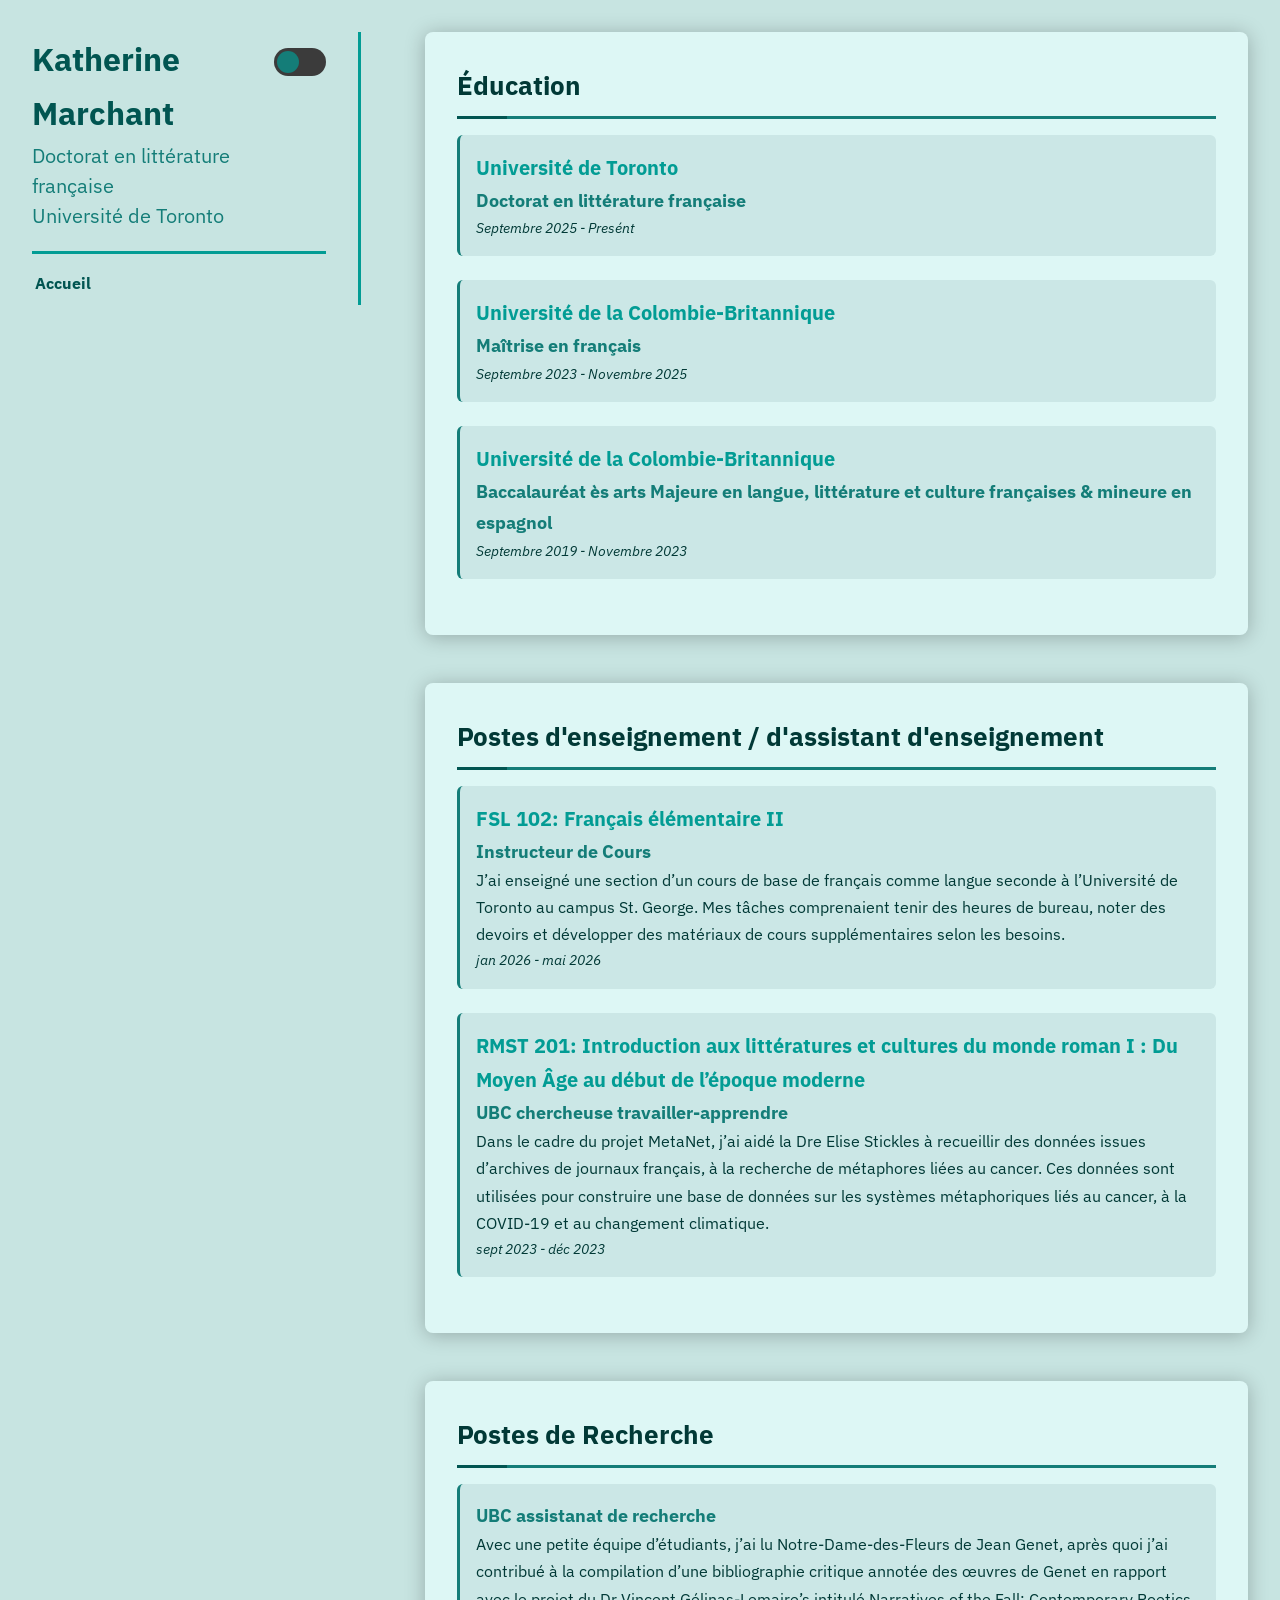
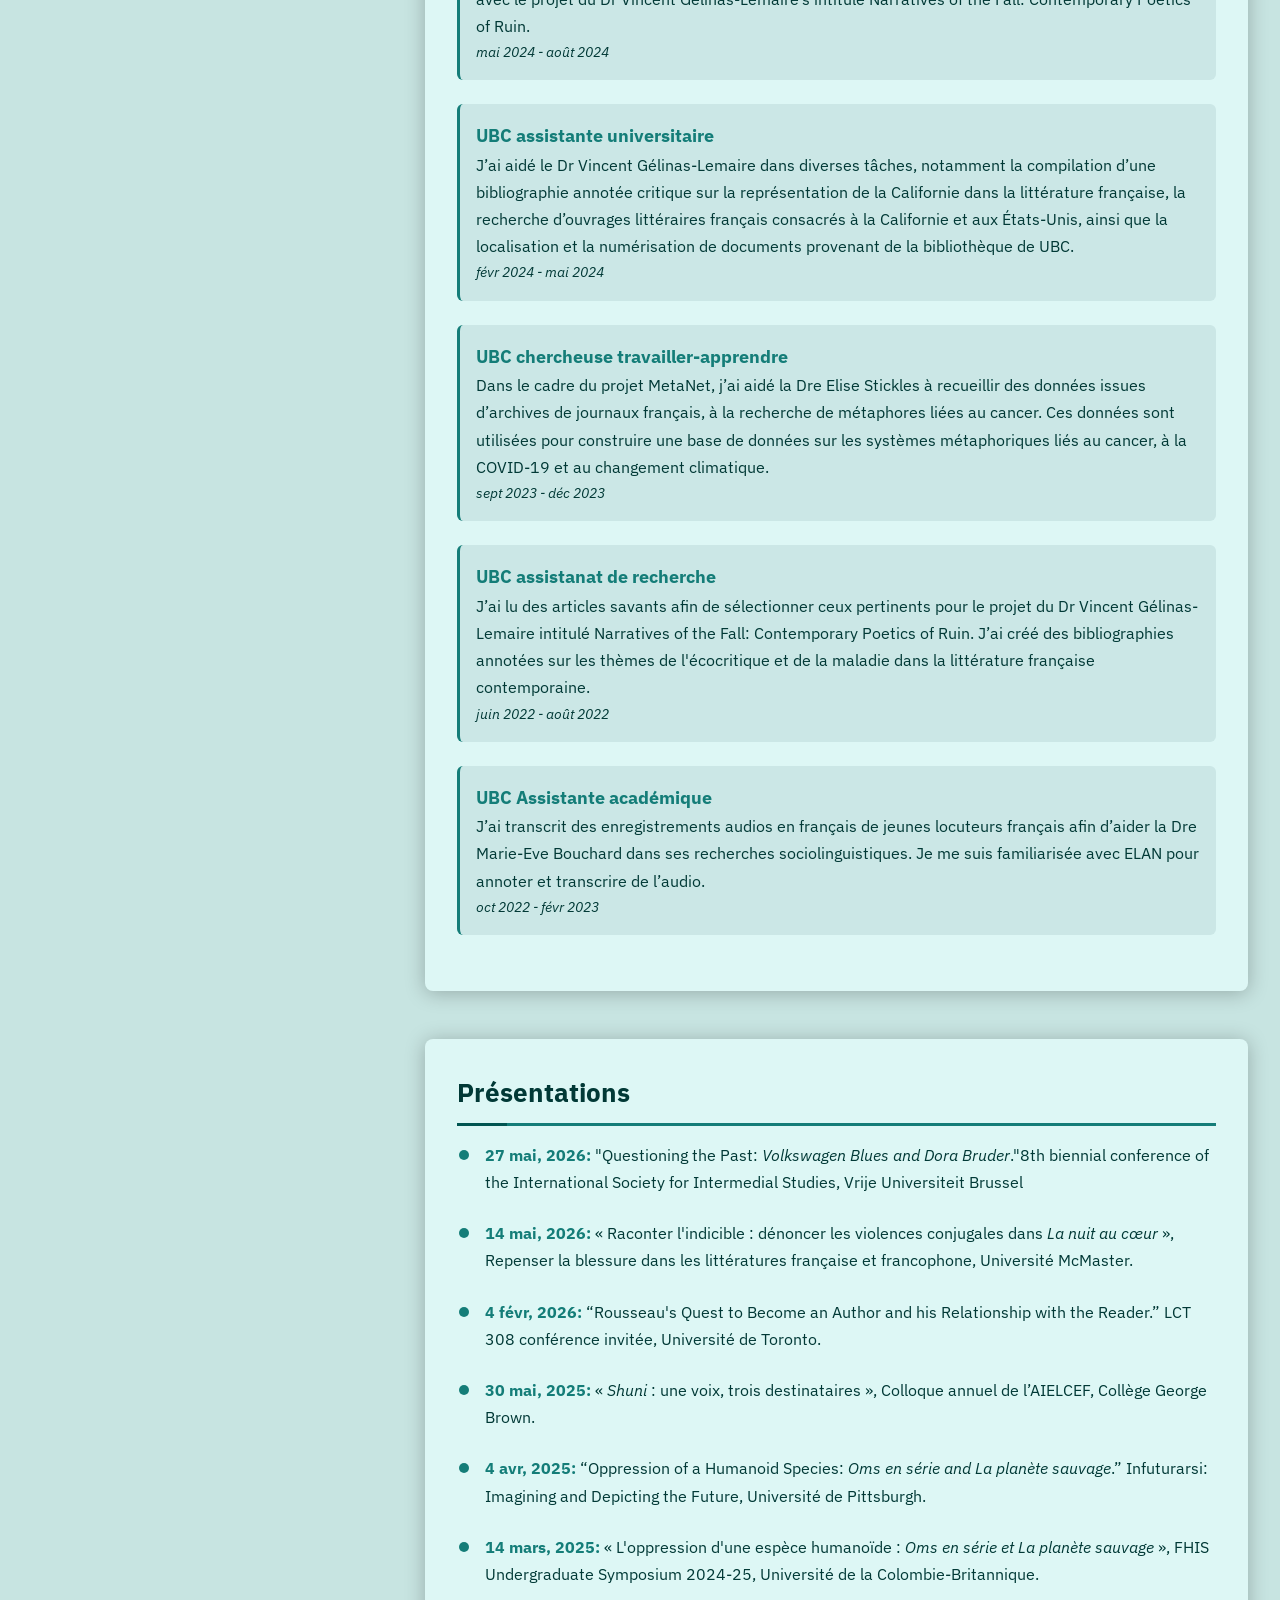
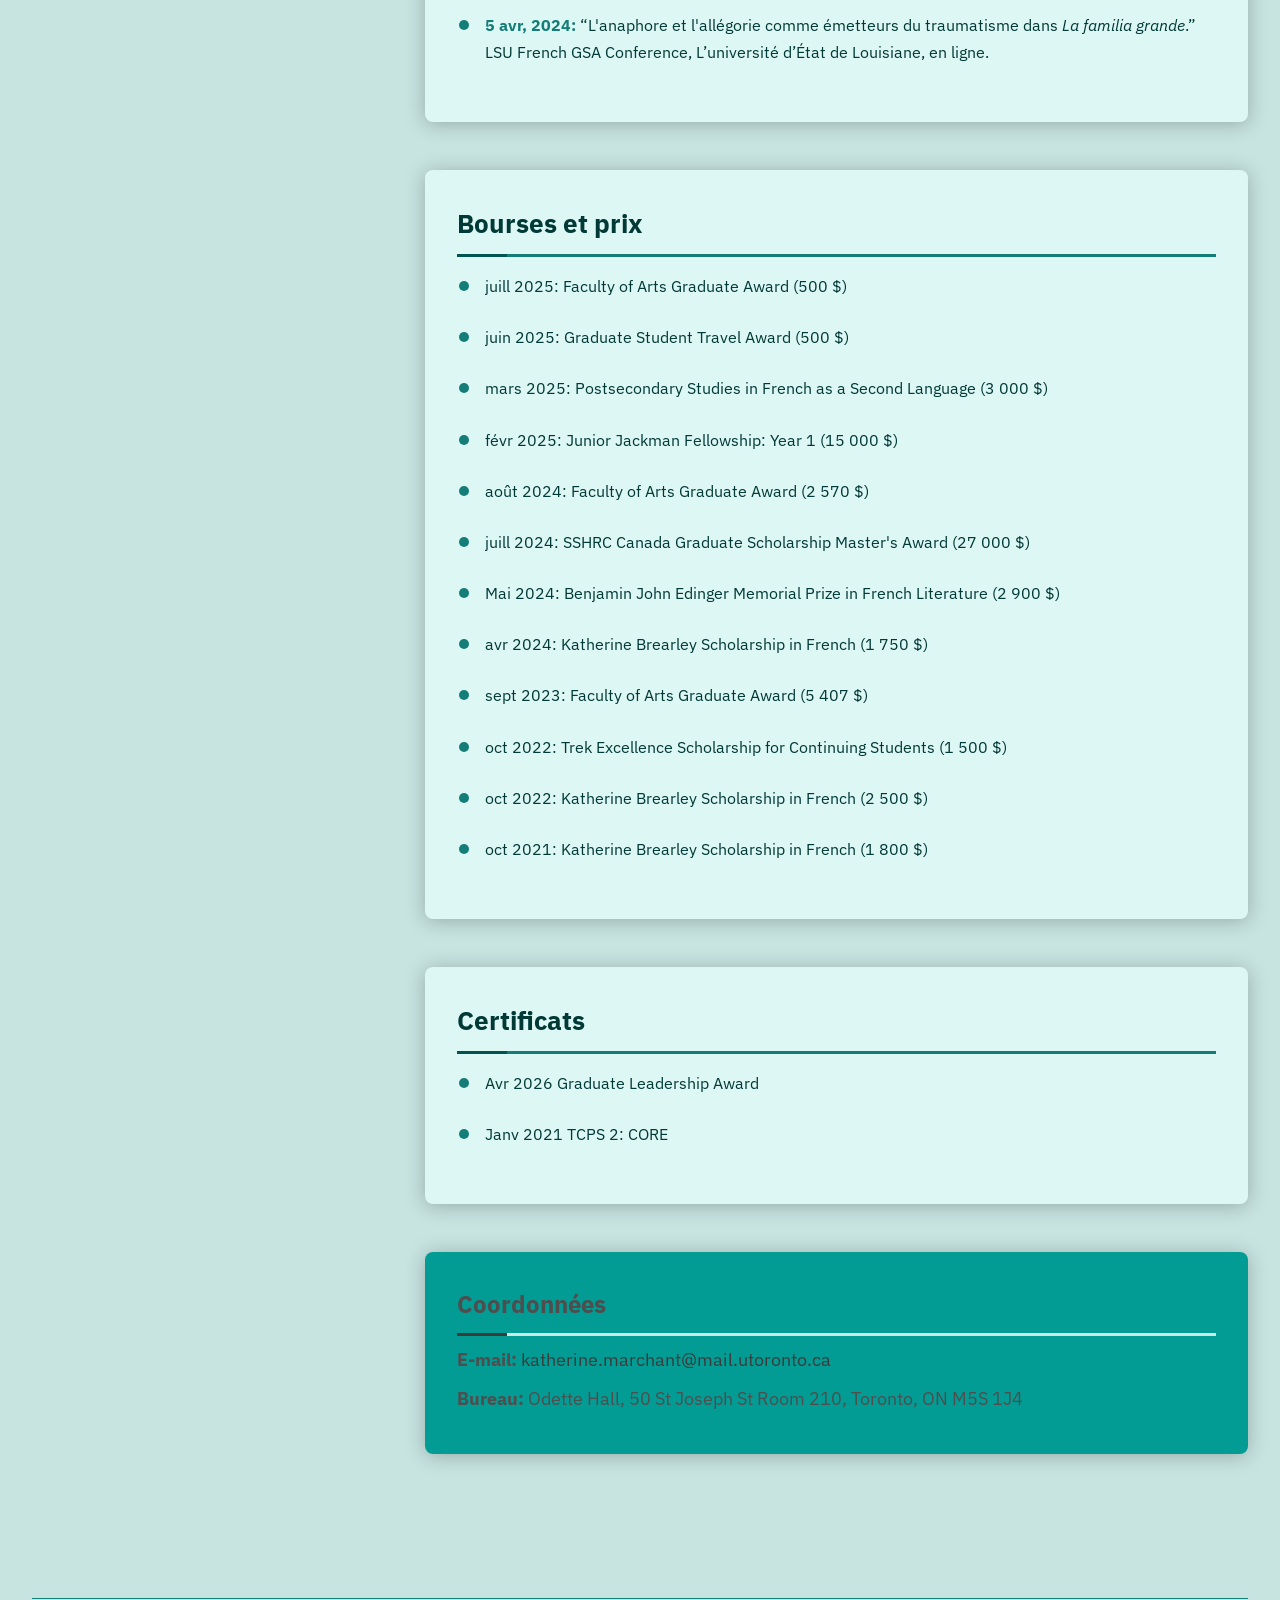
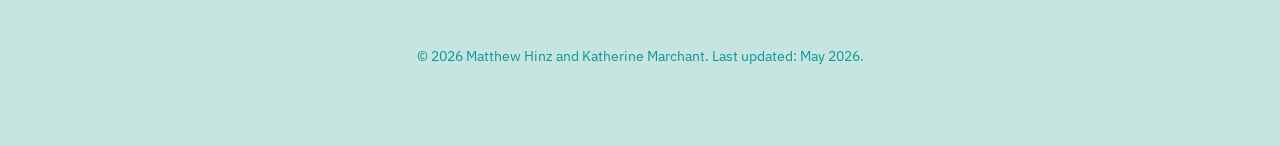
==== index.html @ 3eff2ca7 "Rebase and French" ====
<!DOCTYPE html>
<html lang="fr">
<head>
	<meta charset="UTF-8">
	<meta name="viewport" content="width=device-width, initial-scale=1.0">
	<title>Home | Katherine Marchant</title>

	<link rel="stylesheet" href="CSS/style.css">

	<link href="https://fonts.googleapis.com/css2?family=IBM+Plex+Sans:wght@400;500;600&display=swap" rel="stylesheet">
</head>
<body>
	<div class="container">
		<aside class="sidebar">
			<header class="sidebar-header">
				<div class="header-text">
					<h1>Katherine Marchant</h1>
					<p class="affiliation">Doctorat en littérature française<br>Université de Toronto</p>
				</div>
				<label class="theme-switch">
					<input type="checkbox" id="theme-toggle">
					<span class="slider"></span>
				</label>
			</header>
			<nav>
				<a href="index.html">Accueil</a>
				<!-- <a href="papers.html">Papers</a> -->
			</nav>
		</aside>

		<main class="main-content">
			<!-- <section id="text-section">
				<h3>About Me</h3>
				<p>Welcome. I am currently a PhD student in French Literatures at the UofT where I have been granted a Junior Jackman Fellowship.</p>
				<p>I completed my undergraduate and masters degrees at the UBC during which time I was awarded the SSHRC Canada Graduate Scholarship Master's Award in 2024</p>
			</section> -->

			<section id="degrees">
				<h3>Éducation </h3>
				
				<div class="sub-box-section">
					<div class="title">Université de Toronto</div>
					<div class="sub-title"><strong>Doctorat en littérature française </strong></div>
					<div class="venue">Septembre 2025 - Presént</div>
				</div>

				<div class="sub-box-section">
					<div class="title">Université de la Colombie-Britannique</div>
					<div class="sub-title"><strong>Maîtrise en français</strong></div>
					<div class="venue">Septembre 2023 - Novembre 2025</div>
				</div>
				
				<div class="sub-box-section">
					<div class="title">Université de la Colombie-Britannique</div>
					<div class="sub-title"><strong>Baccalauréat ès arts</strong> Majeure en langue, littérature et culture françaises & mineure en espagnol </div>
					<div class="venue">Septembre 2019 - Novembre 2023</div>
				</div>
			</section>



			<section id="teaching">
				<h3>Postes d'enseignement / d'assistant d'enseignement</h3>

				<div class="sub-box-section">
					<div class="title">FSL 102: Français élémentaire II</div>
					<div class="sub-title">Instructeur de Cours</div>
					<div class="description">J’ai enseigné une section d’un cours de base de français comme langue seconde à l’Université de Toronto au campus St. George. Mes tâches comprenaient tenir des heures de bureau, noter des devoirs et développer des matériaux de cours supplémentaires selon les besoins.</div>
					<div class="venue">jan 2026 - mai 2026</div>
				</div>

				<div class="sub-box-section">
					<div class="title">RMST 201: Introduction aux littératures et cultures du monde roman I : Du Moyen Âge au début de l’époque moderne</div>
					<div class="sub-title">UBC chercheuse travailler-apprendre</div>
					<div class="description">Dans le cadre du projet MetaNet, j’ai aidé la Dre Elise Stickles à recueillir des données issues d’archives de journaux français, à la recherche de métaphores liées au cancer. Ces données sont utilisées pour construire une base de données sur les systèmes métaphoriques liés au cancer, à la COVID-19 et au changement climatique. 
						</div>
					<div class="venue">sept 2023 - déc 2023</div>
				</div>
			</section>



			<section id="research">
				<h3>Postes de Recherche</h3>
				
				<div class="sub-box-section">
					<div class="sub-title">UBC assistanat de recherche</div>
					<div class="description">Avec une petite équipe d’étudiants, j’ai lu Notre-Dame-des-Fleurs de Jean Genet, après quoi j’ai contribué à la compilation d’une bibliographie critique annotée des œuvres de Genet en rapport avec le projet du Dr Vincent Gélinas-Lemaire’s intitulé Narratives of the Fall: Contemporary Poetics of Ruin.</div>
					<div class="venue">mai 2024 - août 2024</div>
				</div>
				
				<div class="sub-box-section">
					<div class="sub-title">UBC assistante universitaire</div>
					<div class="description">J’ai aidé le Dr Vincent Gélinas-Lemaire dans diverses tâches, notamment la compilation d’une bibliographie annotée critique sur la représentation de la Californie dans la littérature française, la recherche d’ouvrages littéraires français consacrés à la Californie et aux États-Unis, ainsi que la localisation et la numérisation de documents provenant de la bibliothèque de UBC.  </div>
					<div class="venue">févr 2024 - mai 2024 </div>
				</div>
				
				<div class="sub-box-section">
					<div class="sub-title">UBC chercheuse travailler-apprendre</div>
					<div class="description">Dans le cadre du projet MetaNet, j’ai aidé la Dre Elise Stickles à recueillir des données issues d’archives de journaux français, à la recherche de métaphores liées au cancer. Ces données sont utilisées pour construire une base de données sur les systèmes métaphoriques liés au cancer, à la COVID-19 et au changement climatique. 
						</div>
					<div class="venue">sept 2023 - déc 2023</div>
				</div>
				
				<div class="sub-box-section">
					<div class="sub-title">UBC assistanat de recherche</div>
					<div class="description">J’ai lu des articles savants afin de sélectionner ceux pertinents pour le projet du Dr Vincent Gélinas-Lemaire intitulé Narratives of the Fall: Contemporary Poetics of Ruin. J’ai créé des bibliographies annotées sur les thèmes de l'écocritique et de la maladie dans la littérature française contemporaine.</div>
					<div class="venue">juin 2022 - août 2022</div>
				</div>
				
				<div class="sub-box-section">
					<div class="sub-title">UBC Assistante académique</div>
					<div class="description">J’ai transcrit des enregistrements audios en français de jeunes locuteurs français afin d’aider la Dre Marie-Eve Bouchard dans ses recherches sociolinguistiques. Je me suis familiarisée avec ELAN pour annoter et transcrire de l’audio.</div>
					<div class="venue">oct 2022 - févr 2023 </div>
				</div>
			</section>



			<section id="point-list">
				<h3>Présentations</h3>

				<ul>
					<li>
						<strong>27 mai, 2026: </strong>"Questioning the Past: <i>Volkswagen Blues and Dora Bruder</i>."8th biennial conference of the International Society for Intermedial Studies, Vrije Universiteit Brussel
					</li>

					<li>
						<strong>14 mai, 2026: </strong>« Raconter l'indicible : dénoncer les violences conjugales dans <i>La nuit au cœur</i> », Repenser la blessure dans les littératures française et francophone, Université McMaster.
					</li>
					
					<li>
						<strong>4 févr, 2026: </strong>“Rousseau's Quest to Become an Author and his Relationship with the Reader.” LCT 308 conférence 
						invitée, Université de Toronto.
					</li>
					
					<li>
						<strong>30 mai, 2025: </strong>« <i>Shuni</i> : une voix, trois destinataires », Colloque annuel de l’AIELCEF, Collège George Brown.
					</li>

					<li>
						<strong>4 avr, 2025: </strong>
						“Oppression of a Humanoid Species: <i>Oms en série and La planète sauvage</i>.”
						Infuturarsi: Imagining and Depicting the Future, Université de Pittsburgh. 
					</li>

					<li>
						<strong>14 mars, 2025: </strong>« L'oppression d'une espèce humanoïde : <i>Oms en série et La planète sauvage</i> »,  FHIS Undergraduate Symposium 2024-25, Université de la Colombie-Britannique.
					</li>

					<li>
						<strong>5 avr, 2024: </strong>“L'anaphore et l'allégorie comme émetteurs du traumatisme dans <i>La familia grande</i>.”  LSU French GSA Conference, L’université d’État de Louisiane, en ligne.
					</li>
				</ul>
			</section>



			<section id="point-list">
				<h3>Bourses et prix</h3>
				
				<ul>
					<li>juill 2025: Faculty of Arts Graduate Award (500 $)</li>
					<li>juin 2025: Graduate Student Travel Award (500 $)</li>
					<li>mars 2025: Postsecondary Studies in French as a Second Language (3 000 $) </li>
					<li>févr 2025: Junior Jackman Fellowship: Year 1 (15 000 $)</li>
					<li>août 2024: Faculty of Arts Graduate Award (2 570 $)</li>
					<li>juill 2024: SSHRC Canada Graduate Scholarship Master's Award (27 000 $)</li>
					<li>Mai 2024: Benjamin John Edinger Memorial Prize in French Literature (2 900 $)</li>
					<li>avr 2024: Katherine Brearley Scholarship in French (1 750 $)</li>
					<li>sept 2023: Faculty of Arts Graduate Award (5 407 $)</li>
					<li>oct 2022: Trek Excellence Scholarship for Continuing Students (1 500 $)</li>
					<li>oct 2022: Katherine Brearley Scholarship in French (2 500 $)</li>
					<li>oct 2021: Katherine Brearley Scholarship in French (1 800 $)</li>
				</ul>
			</section>



			<section id="point-list">
				<h3>Certificats</h3>
				
				<ul>
					<li>Avr 2026 Graduate Leadership Award</li>
					<li>Janv 2021 TCPS 2: CORE</li>
				</ul>
			</section>


			<!-- <section id="small-box-section">
				<h3>Research Interests</h3>
				<ul>
					<li></li>
					<li></li>
				</ul>
			</section> -->

			

			<!-- <section id="publications">
				<h3>Publications</h3>
				
				<div class="sub-box-section">
					<div class="title">Your First Paper Title</div>
					<div class="authors"><strong>Your Name</strong>, Co-Author, Another Author</div>
					<div class="venue">Conference / Journal Name, 2024</div>
				</div>

				<div class="sub-box-section">
					<div class="title">Your Second Paper Title</div>
					<div class="authors">Co-Author, <strong>Your Name</strong>, Another Author</div>
					<div class="venue">Conference / Journal Name, 2023</div>
				</div>
			</section> -->

			<!-- <section id="two-column-section">
				<h3>Teaching Assistant Positions</h3>
				<ul>
					<li><strong>PHIL <wbr>145</strong><span>Introduction to Critical Thinking<br><i>(Spring 2026)</span></i></li>
					<li><strong>PHIL <wbr>228</strong><span>Ethics and AI<br><i>(Fall 2025)</i></span></li>
				</ul>
			</section>

			<section id="point-list">
				<h3>News</h3>
				<ul>
					<li><strong>Sept 2025:</strong> Started a new position at University of Waterloo</li>
				</ul>
			</section> -->

			<section id="emphasis-section">
				<h3>Coordonnées</h3>
				<p><strong>E-mail: </strong><a href="mailto:katherine.marchant@mail.utoronto.ca">katherine.marchant<wbr>@mail.utoronto.ca</a></p>
				<p><strong>Bureau:</strong> Odette Hall, 50 St Joseph St Room 210, Toronto, ON M5S 1J4 </p>
			</section>
		</main>

		<footer>
			<p>&copy; 2026 Matthew Hinz and Katherine Marchant. Last updated: May 2026.</p>
		</footer>
	</div>

	<script src="script.js"></script>
</body>
</html>

<!-- 
List of things to change: 
	space for a photo of me in the sidebar
	link to CV
-->
---- CSS/style.css ----
﻿/* Aggregated stylesheet imports */
@import url("base.css");
@import url("layout.css");
@import url("sections.css");
@import url("responsive.css");
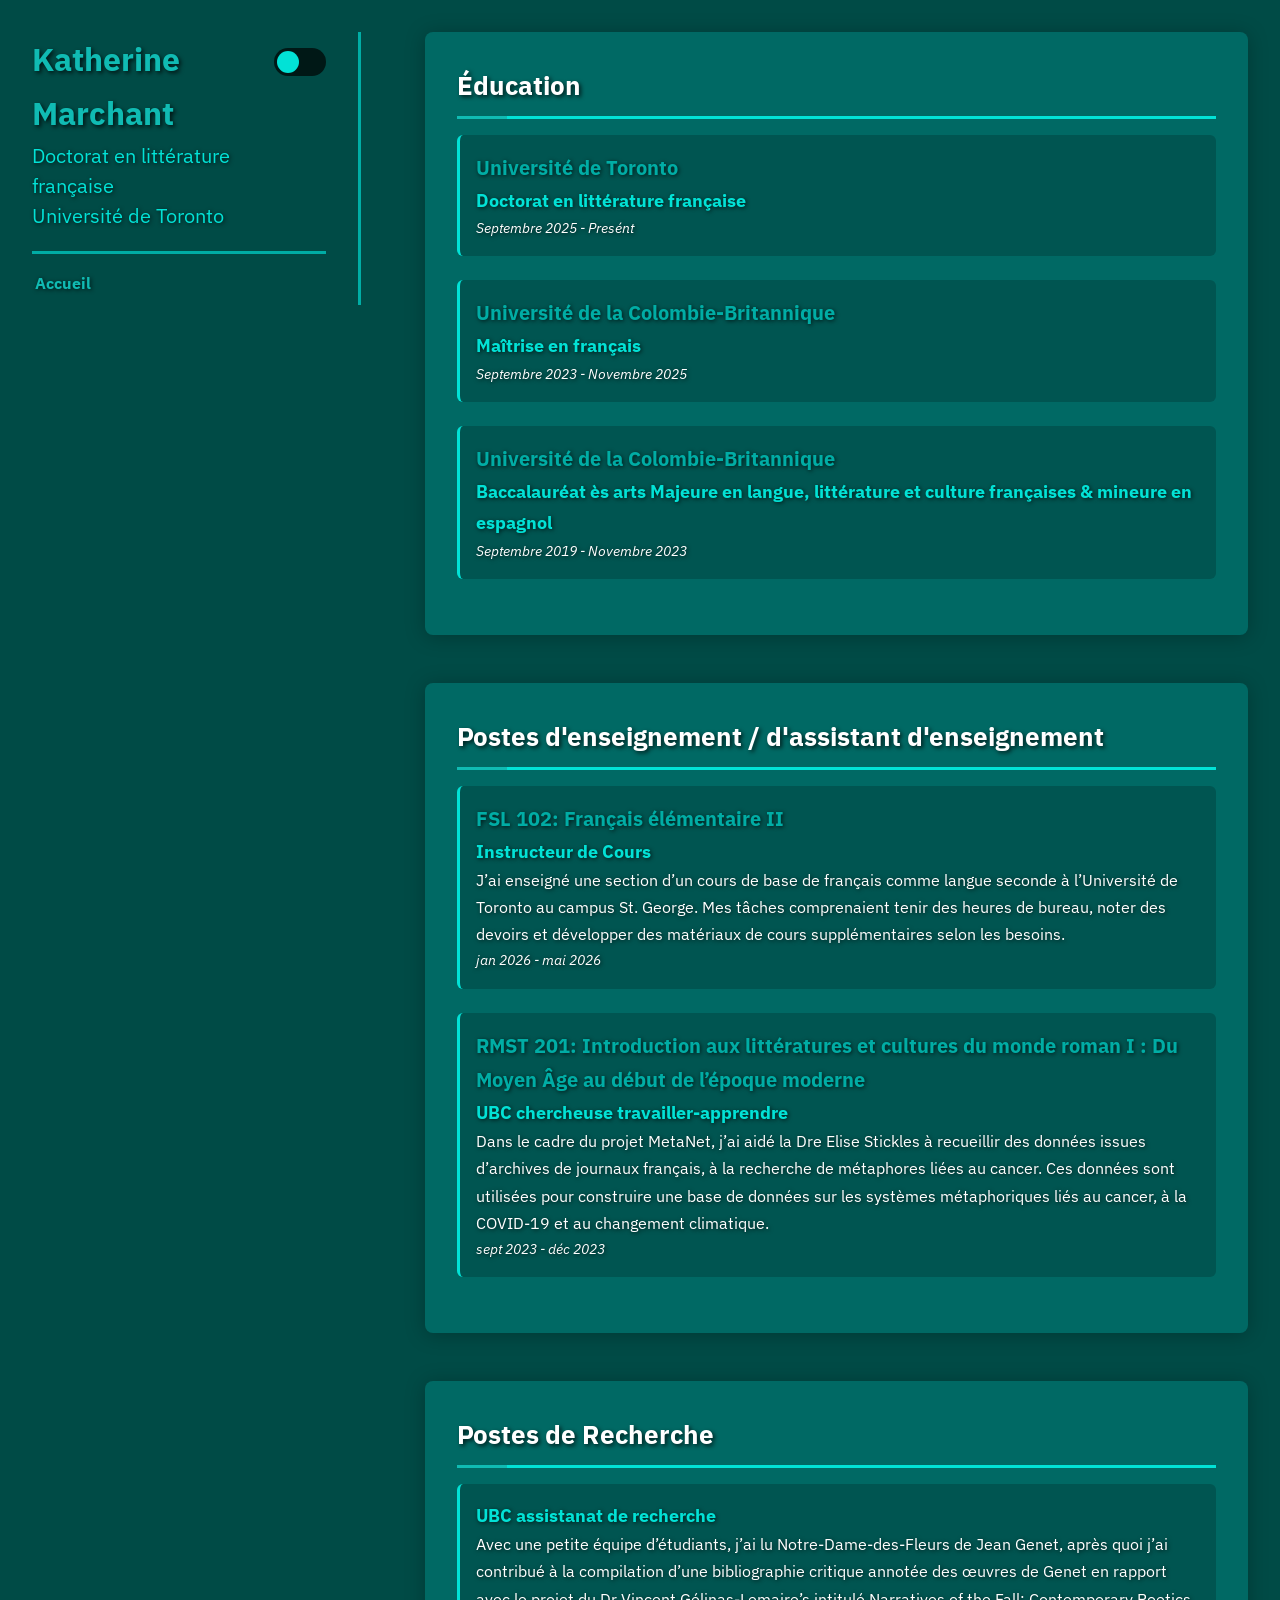
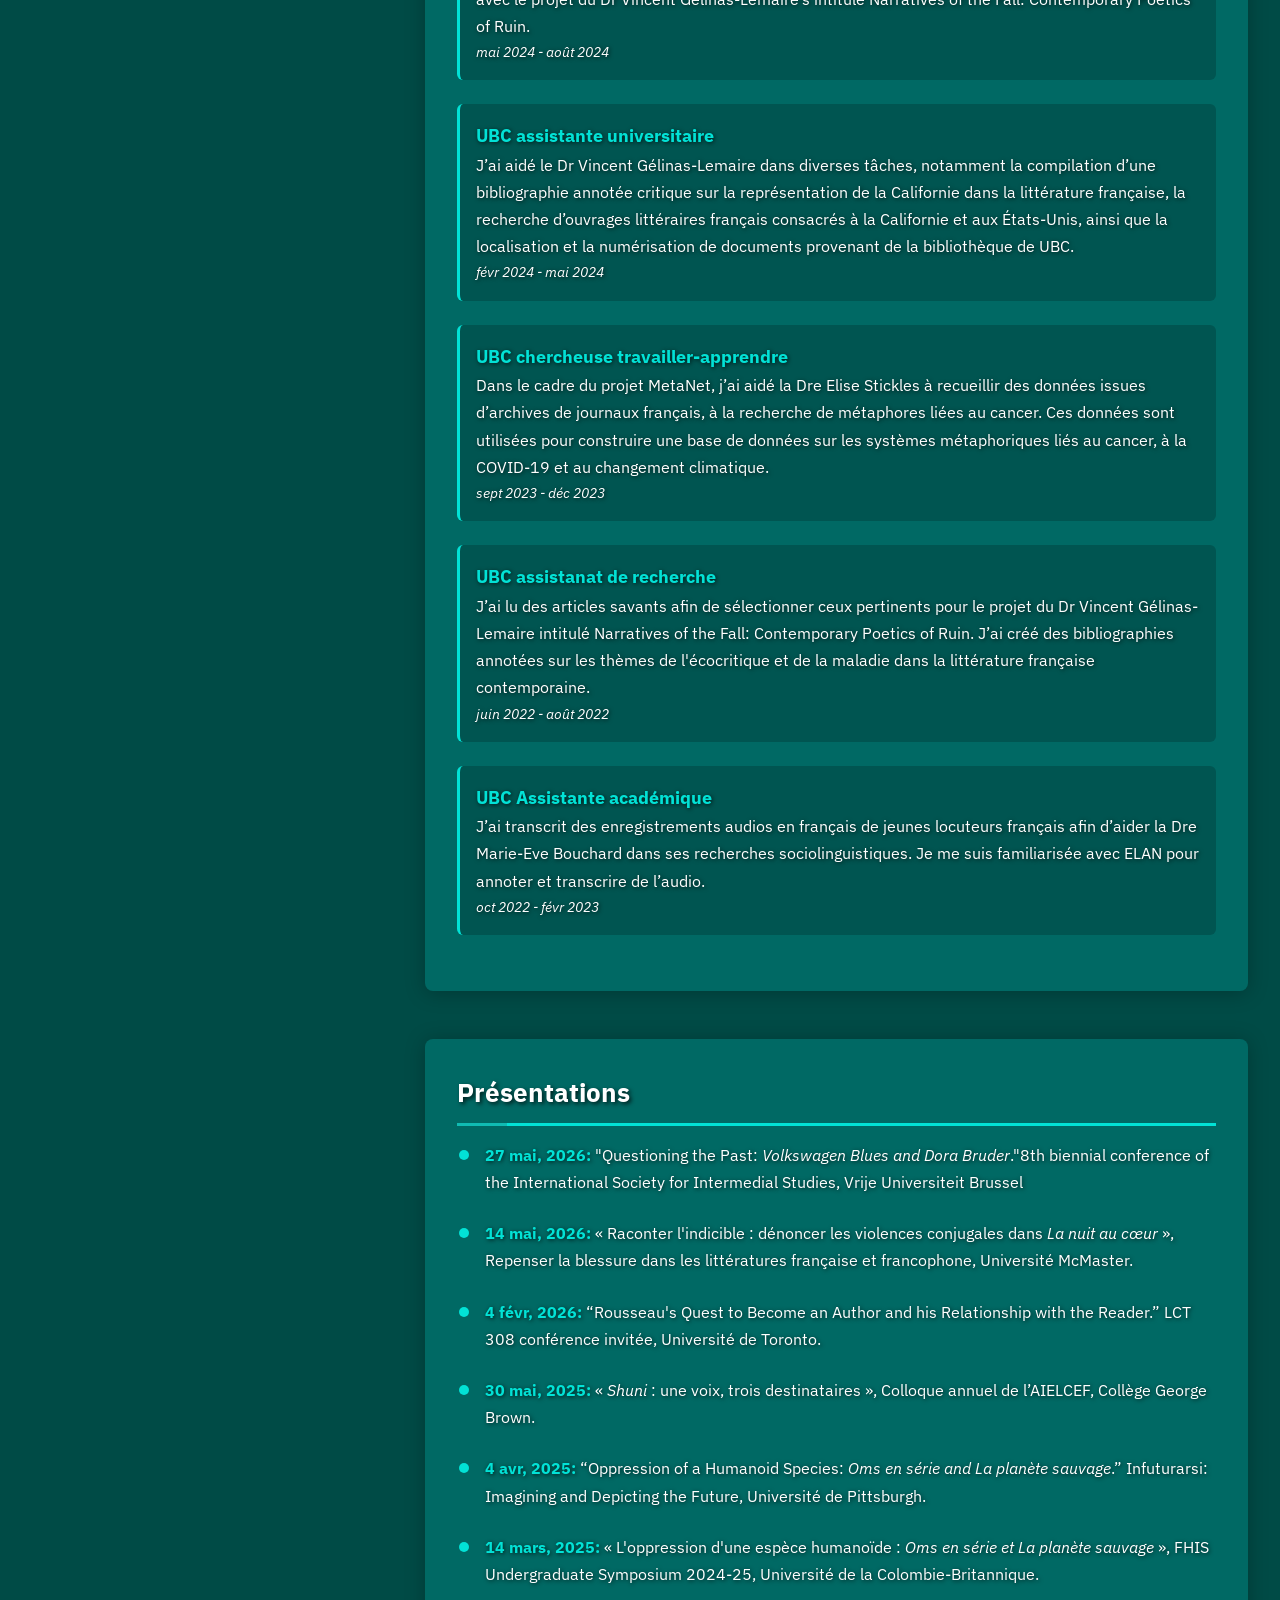
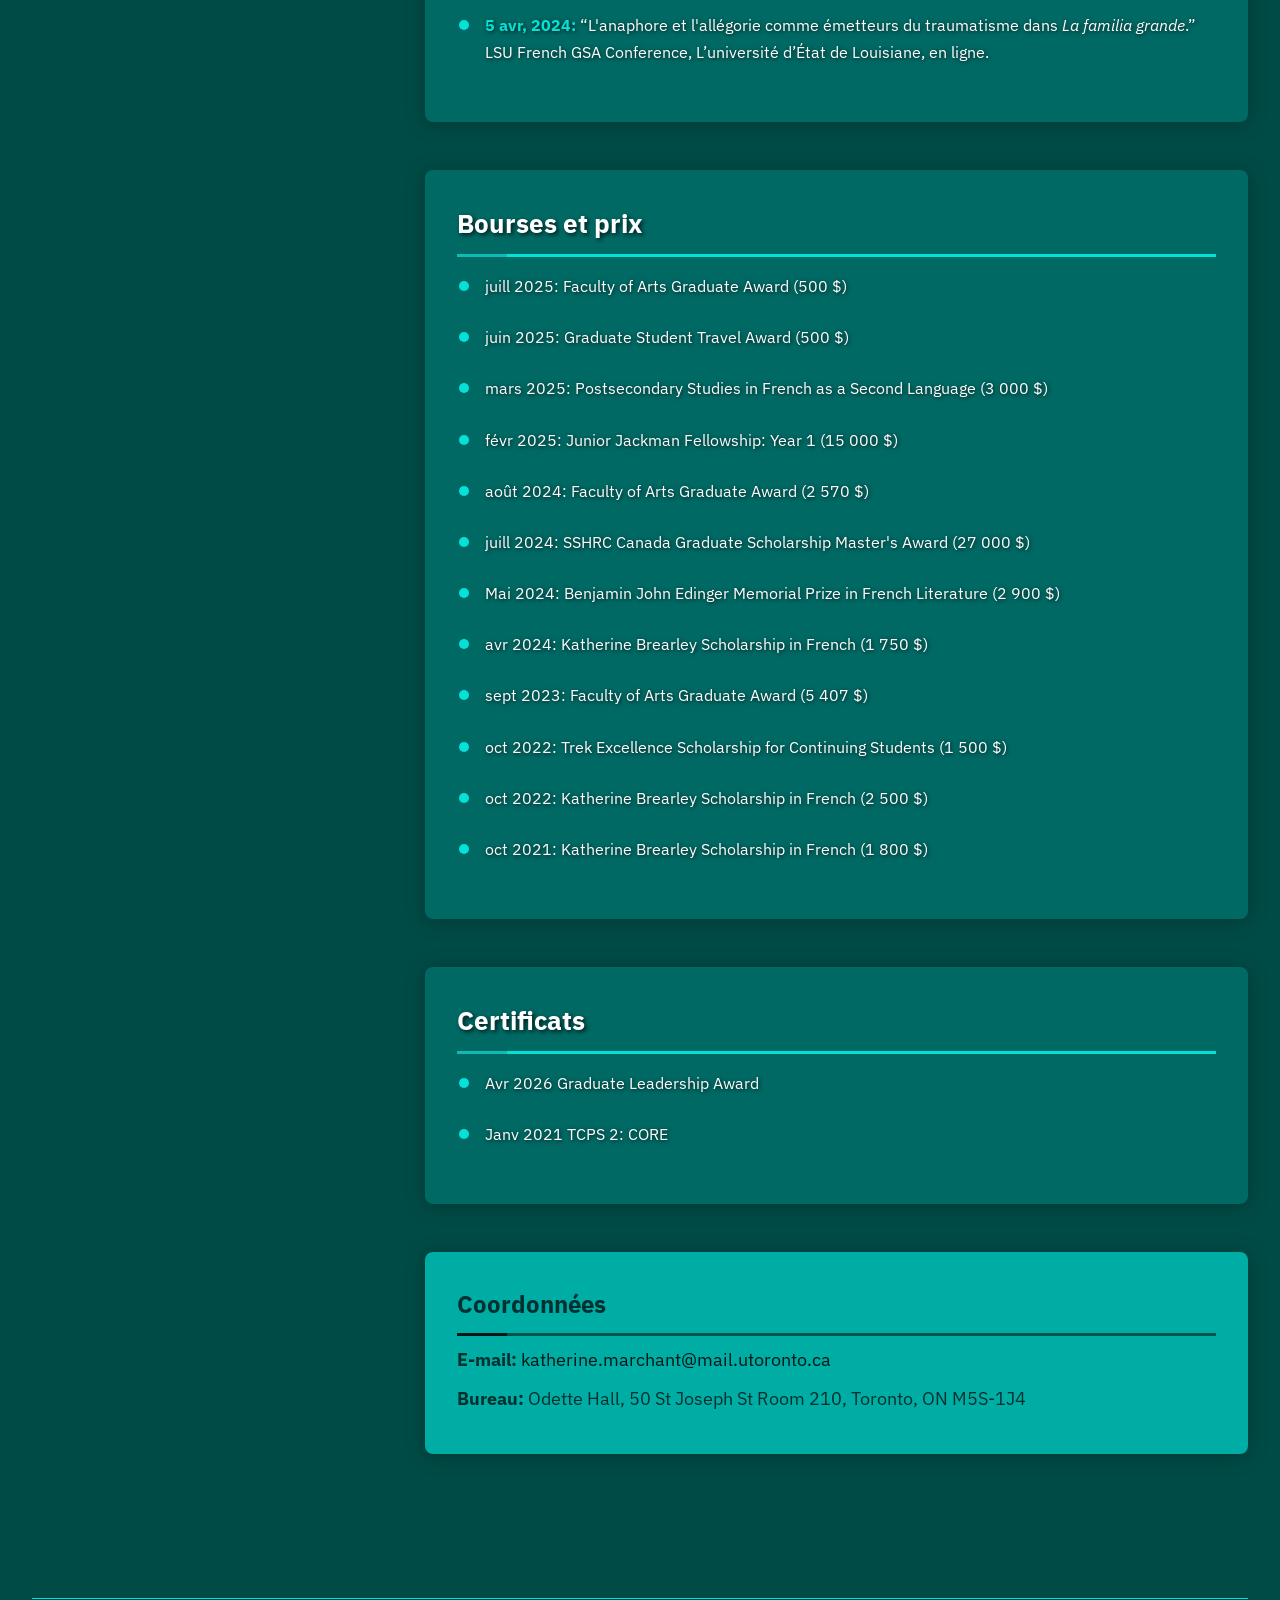
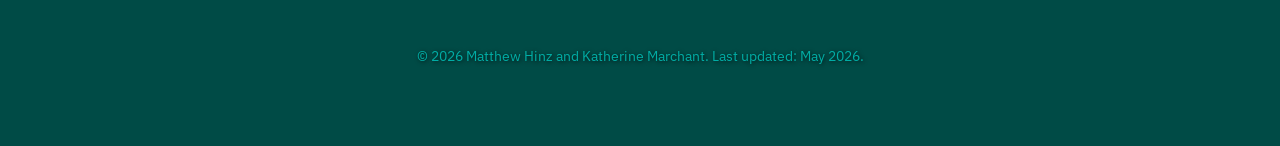
==== commit cb0ac078: "recolour and postal code" ====
--- a/index.html
+++ b/index.html
@@ -158,7 +158,7 @@
 
 			<section id="point-list">
 				<h3>Bourses et prix</h3>
-				
+				<!-- ToDo info in the revised version on my laptop -->
 				<ul>
 					<li>juill 2025: Faculty of Arts Graduate Award (500 $)</li>
 					<li>juin 2025: Graduate Student Travel Award (500 $)</li>
@@ -231,7 +231,7 @@
 			<section id="emphasis-section">
 				<h3>Coordonnées</h3>
 				<p><strong>E-mail: </strong><a href="mailto:katherine.marchant@mail.utoronto.ca">katherine.marchant<wbr>@mail.utoronto.ca</a></p>
-				<p><strong>Bureau:</strong> Odette Hall, 50 St Joseph St Room 210, Toronto, ON M5S 1J4 </p>
+				<p><strong>Bureau:</strong> Odette Hall, 50 St Joseph St Room 210, Toronto, ON M5S-1J4 </p>
 			</section>
 		</main>
 
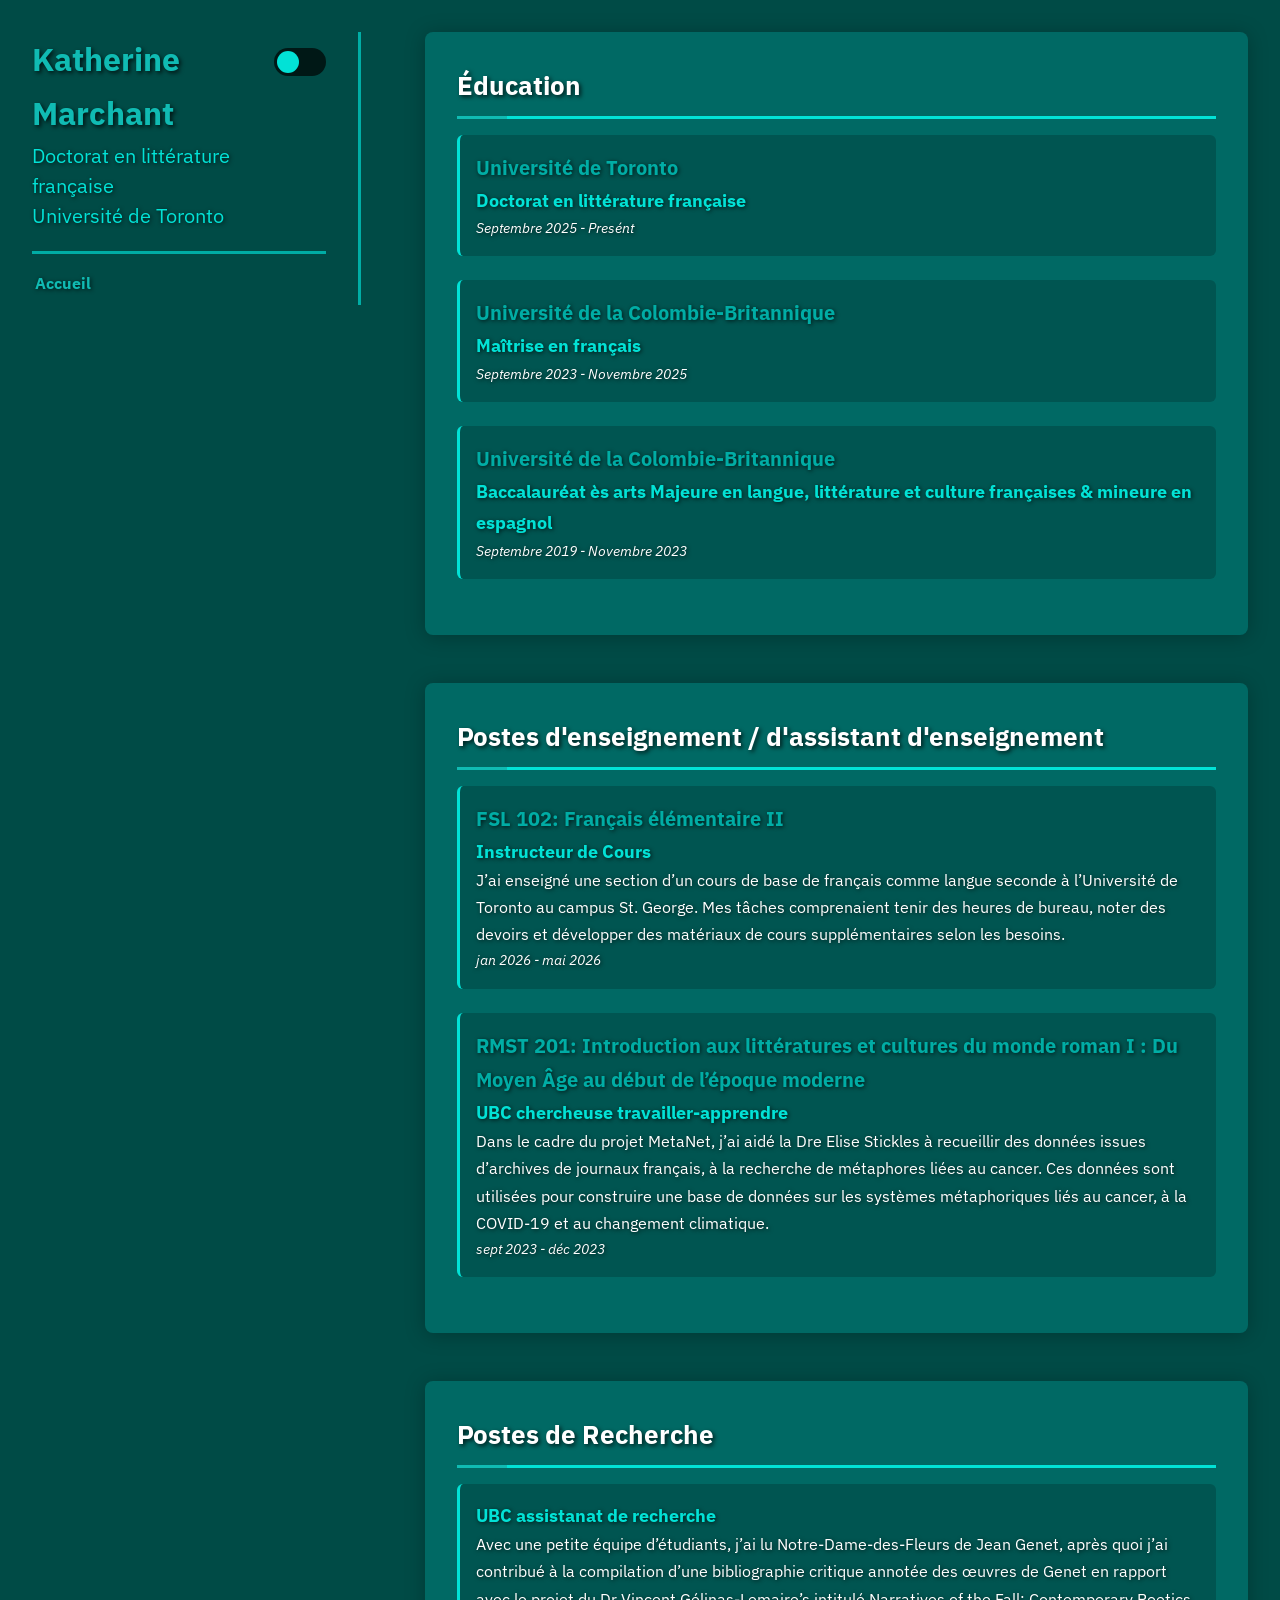
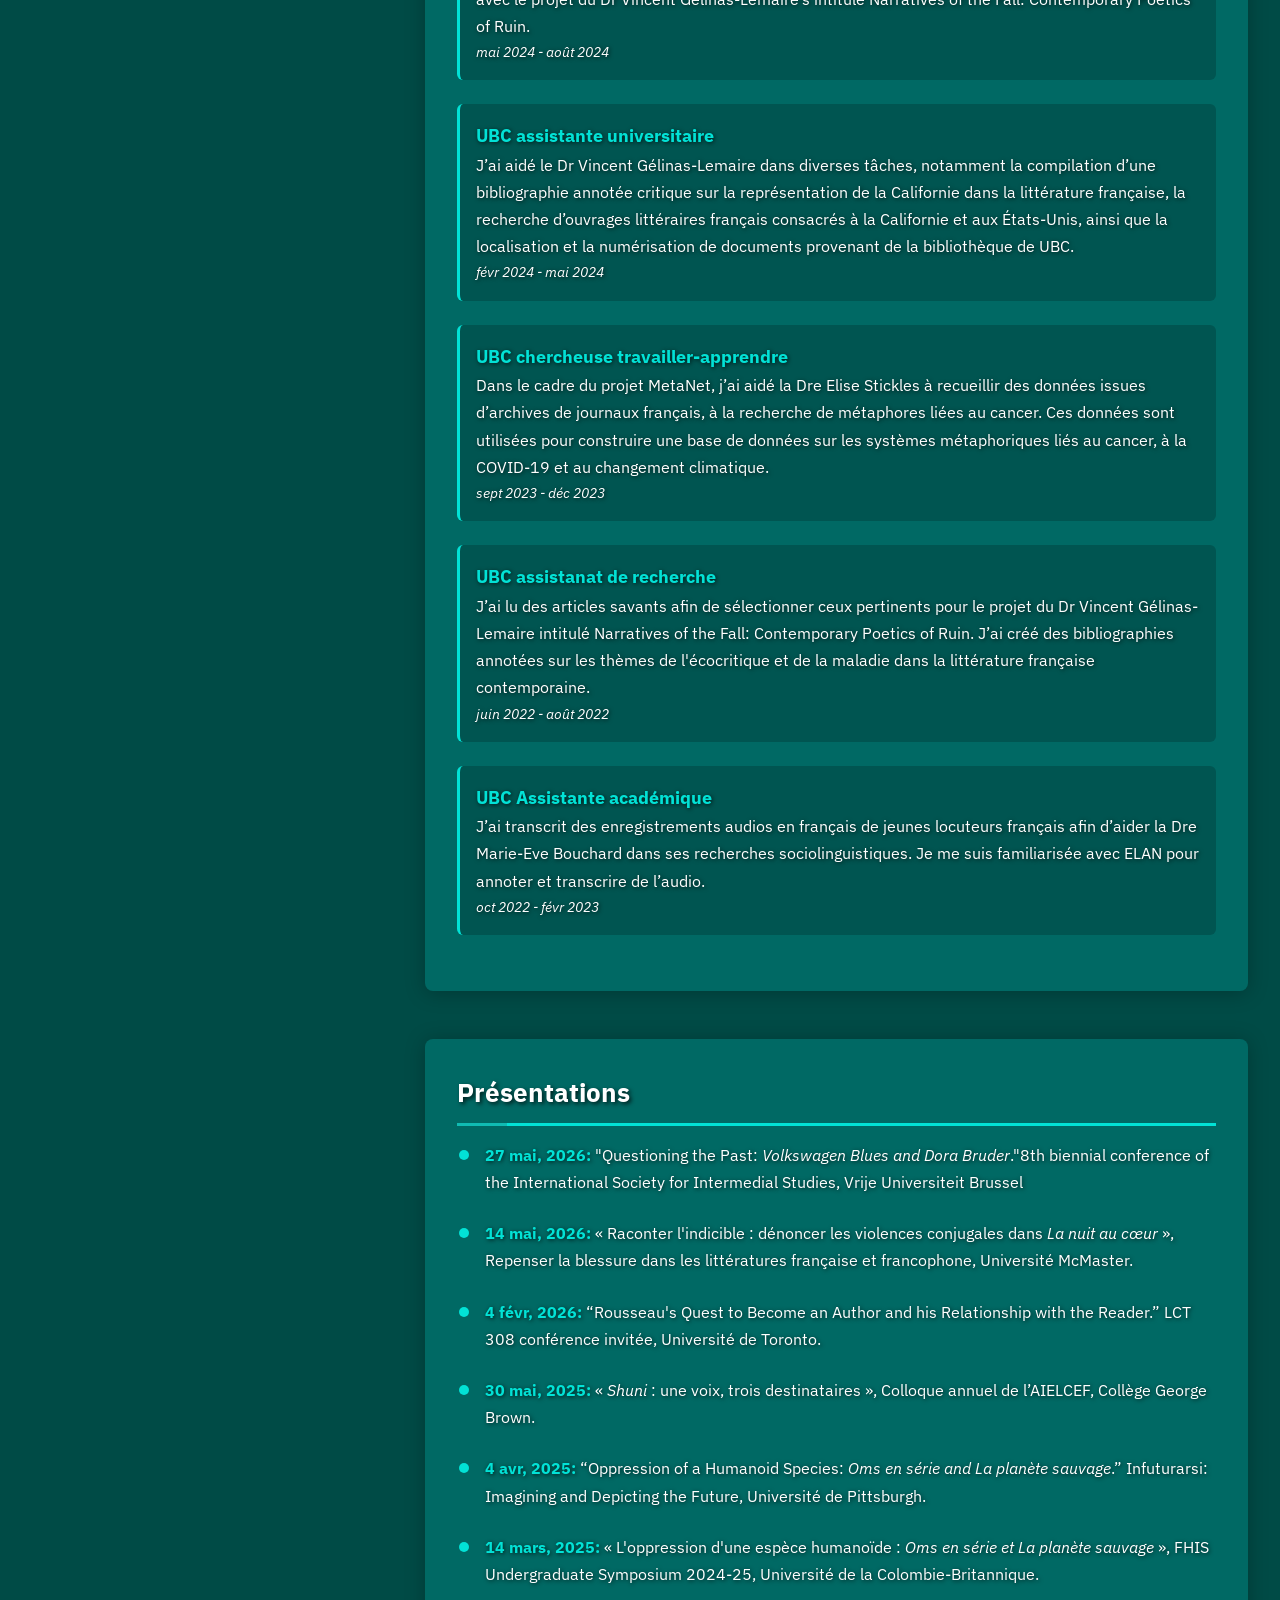
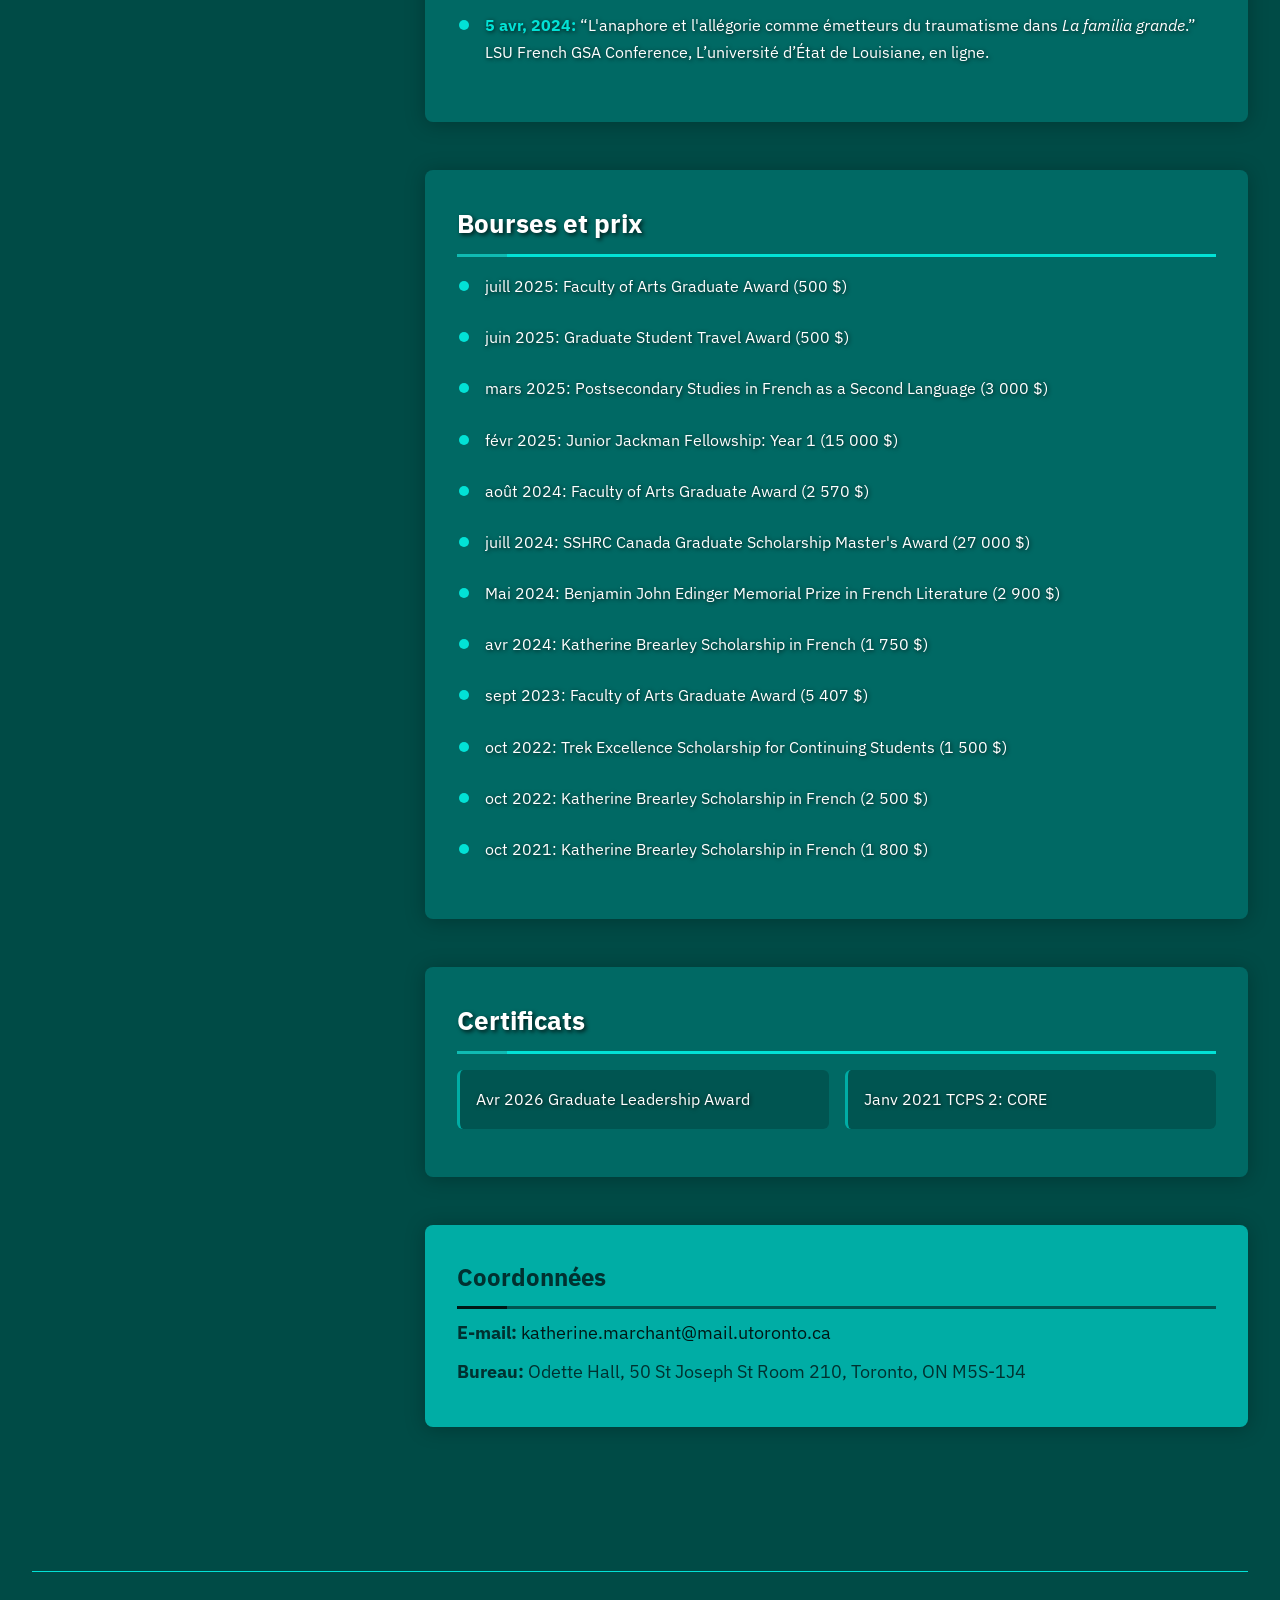
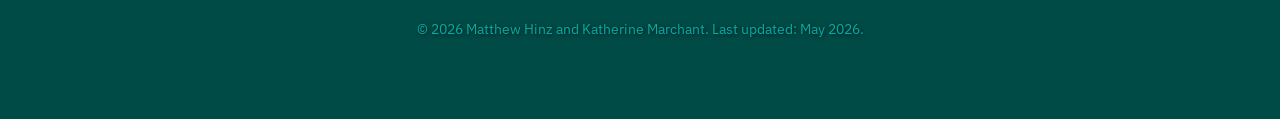
==== commit 97156a7b: "certificates change" ====
--- a/index.html
+++ b/index.html
@@ -156,6 +156,7 @@
 
 
 
+			<!-- <section id="two-column-section">-->
 			<section id="point-list">
 				<h3>Bourses et prix</h3>
 				<!-- ToDo info in the revised version on my laptop -->
@@ -177,7 +178,7 @@
 
 
 
-			<section id="point-list">
+			<section id="small-box-section">
 				<h3>Certificats</h3>
 				
 				<ul>
@@ -187,15 +188,14 @@
 			</section>
 
 
+
 			<!-- <section id="small-box-section">
 				<h3>Research Interests</h3>
 				<ul>
 					<li></li>
 					<li></li>
 				</ul>
-			</section> -->
-
-			
+			</section> -->			
 
 			<!-- <section id="publications">
 				<h3>Publications</h3>
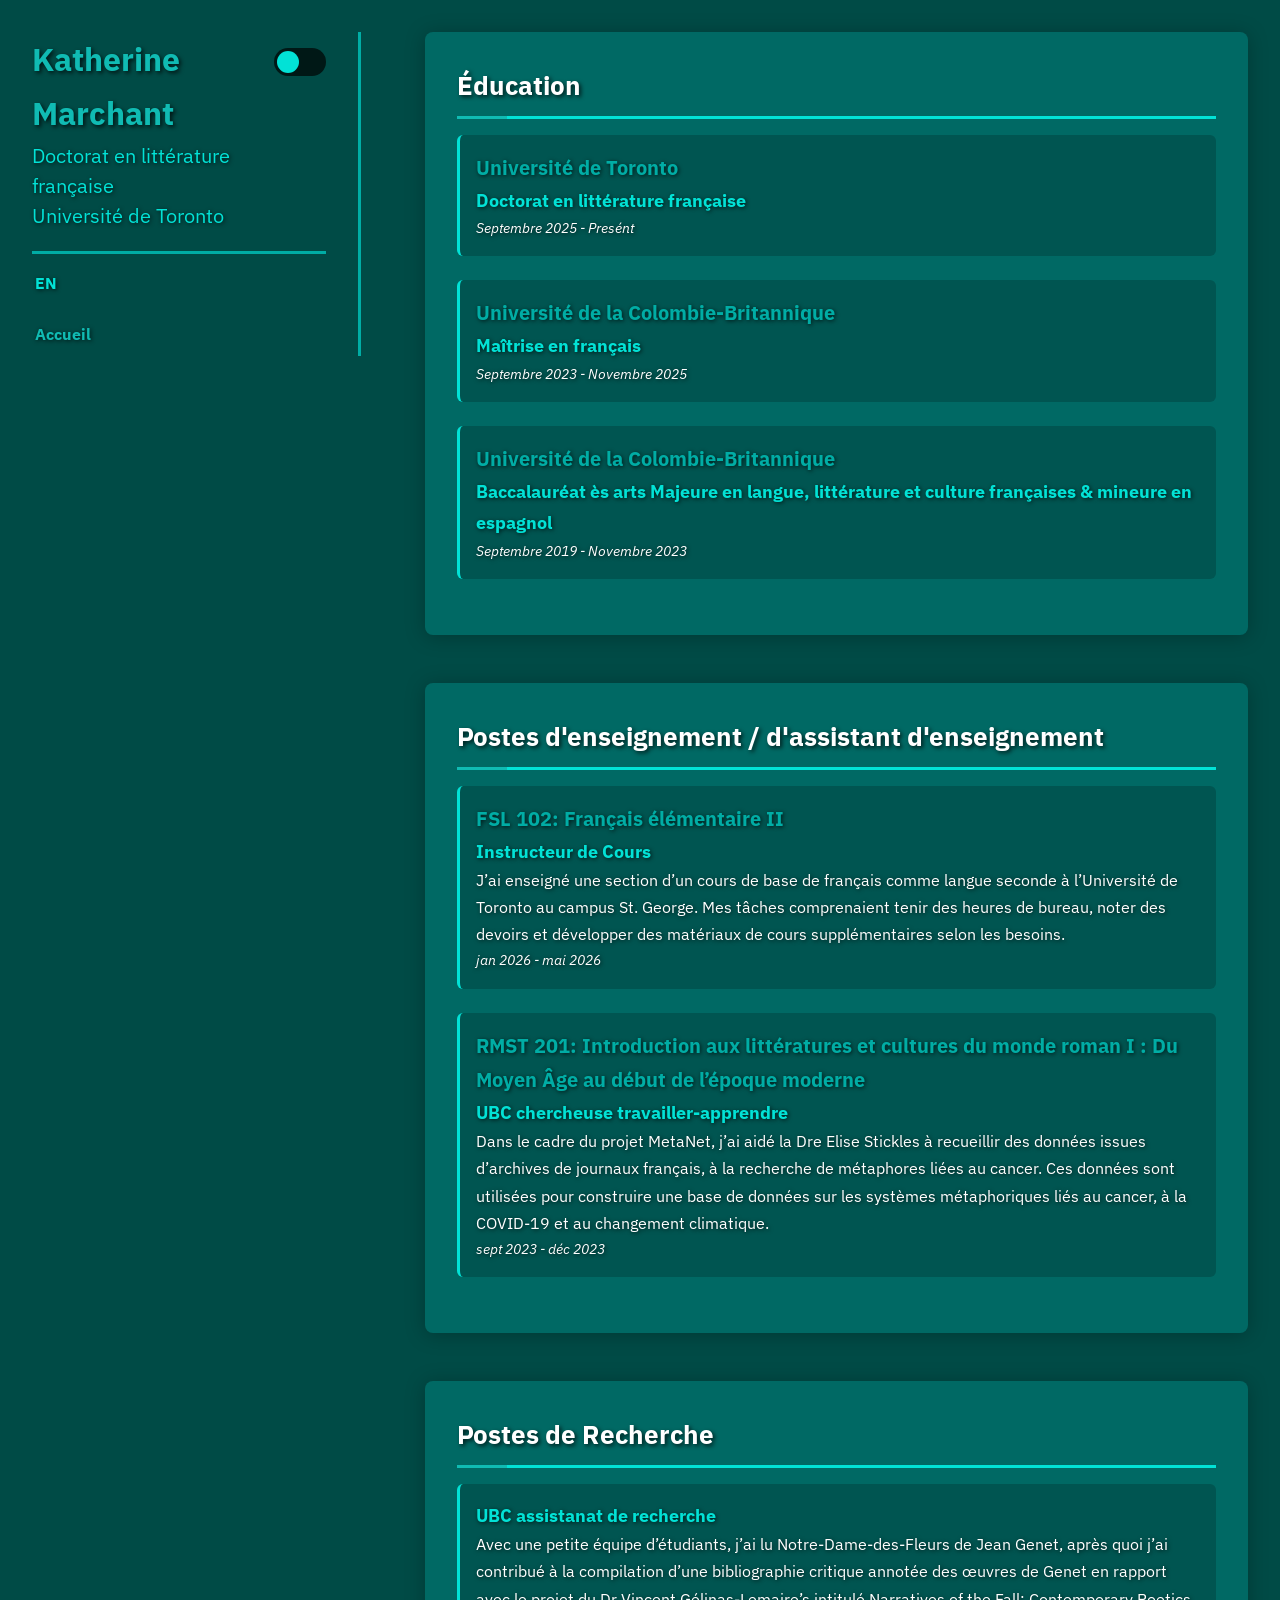
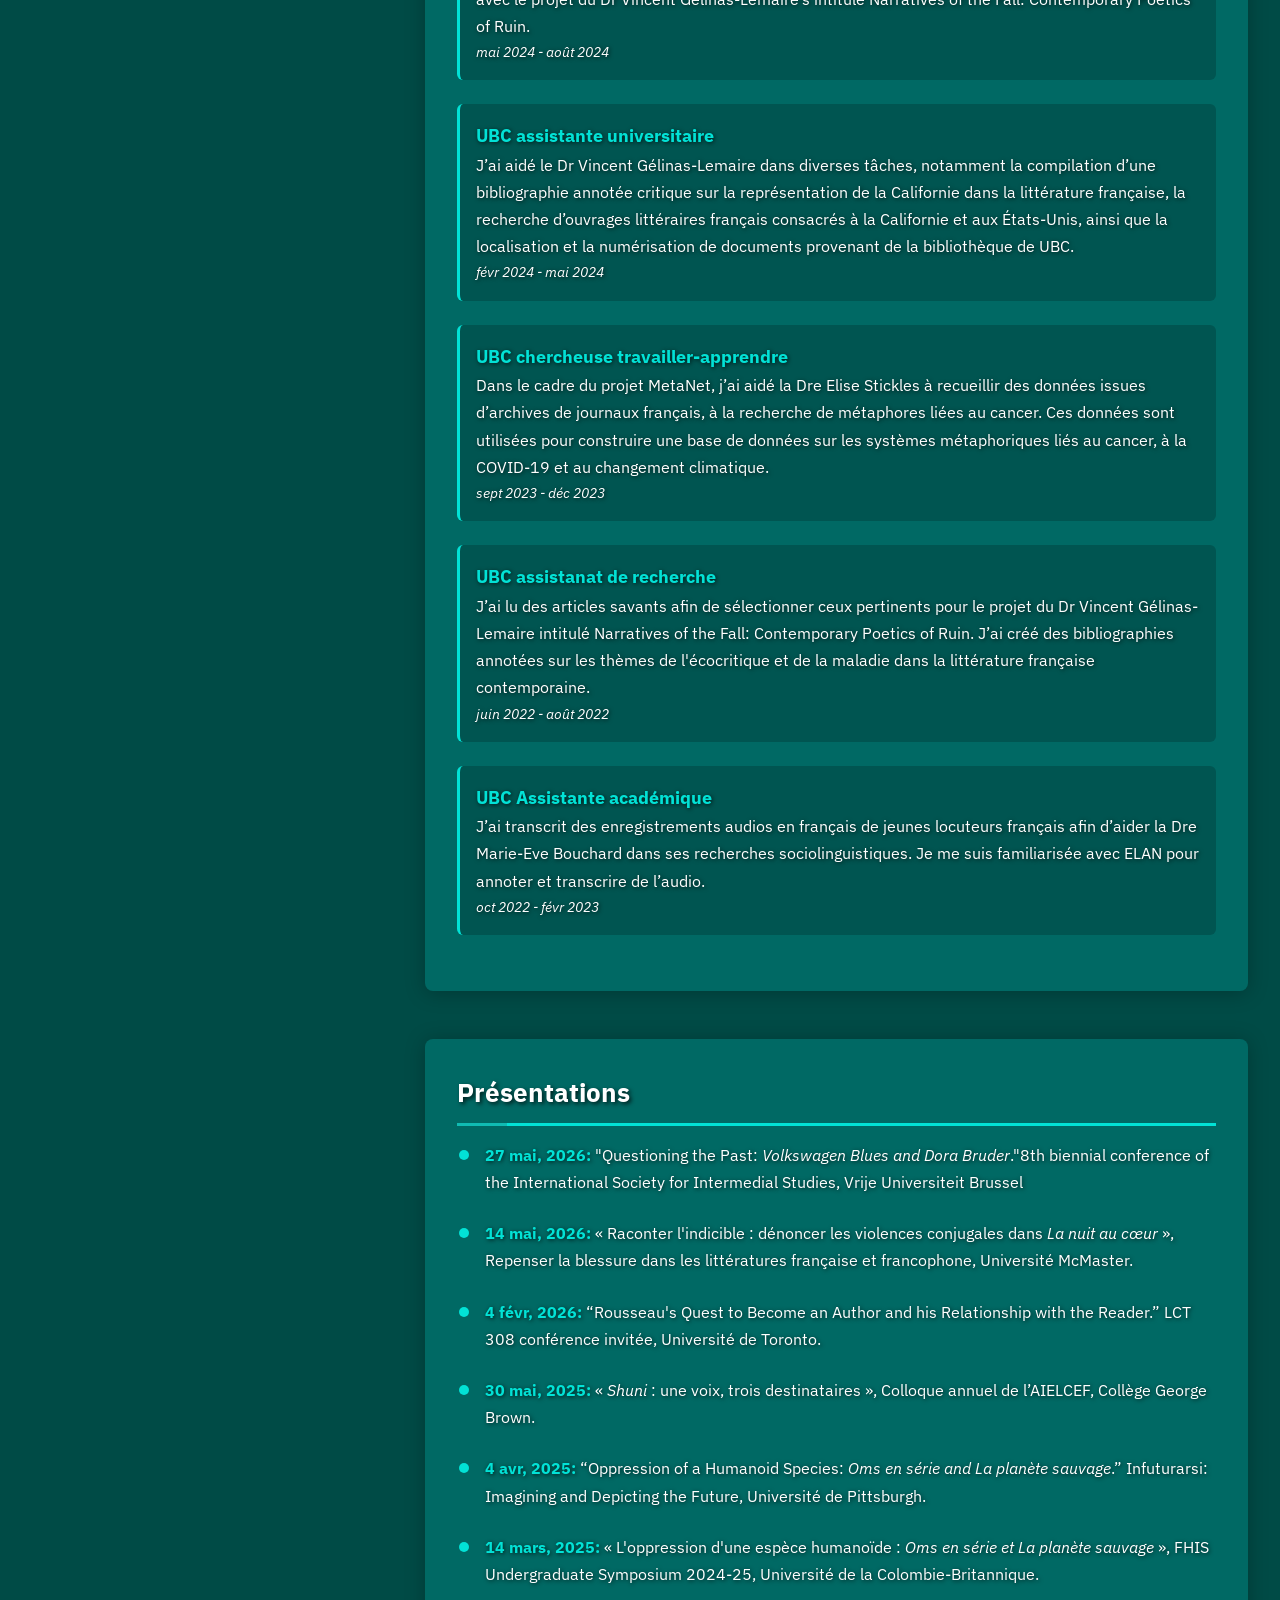
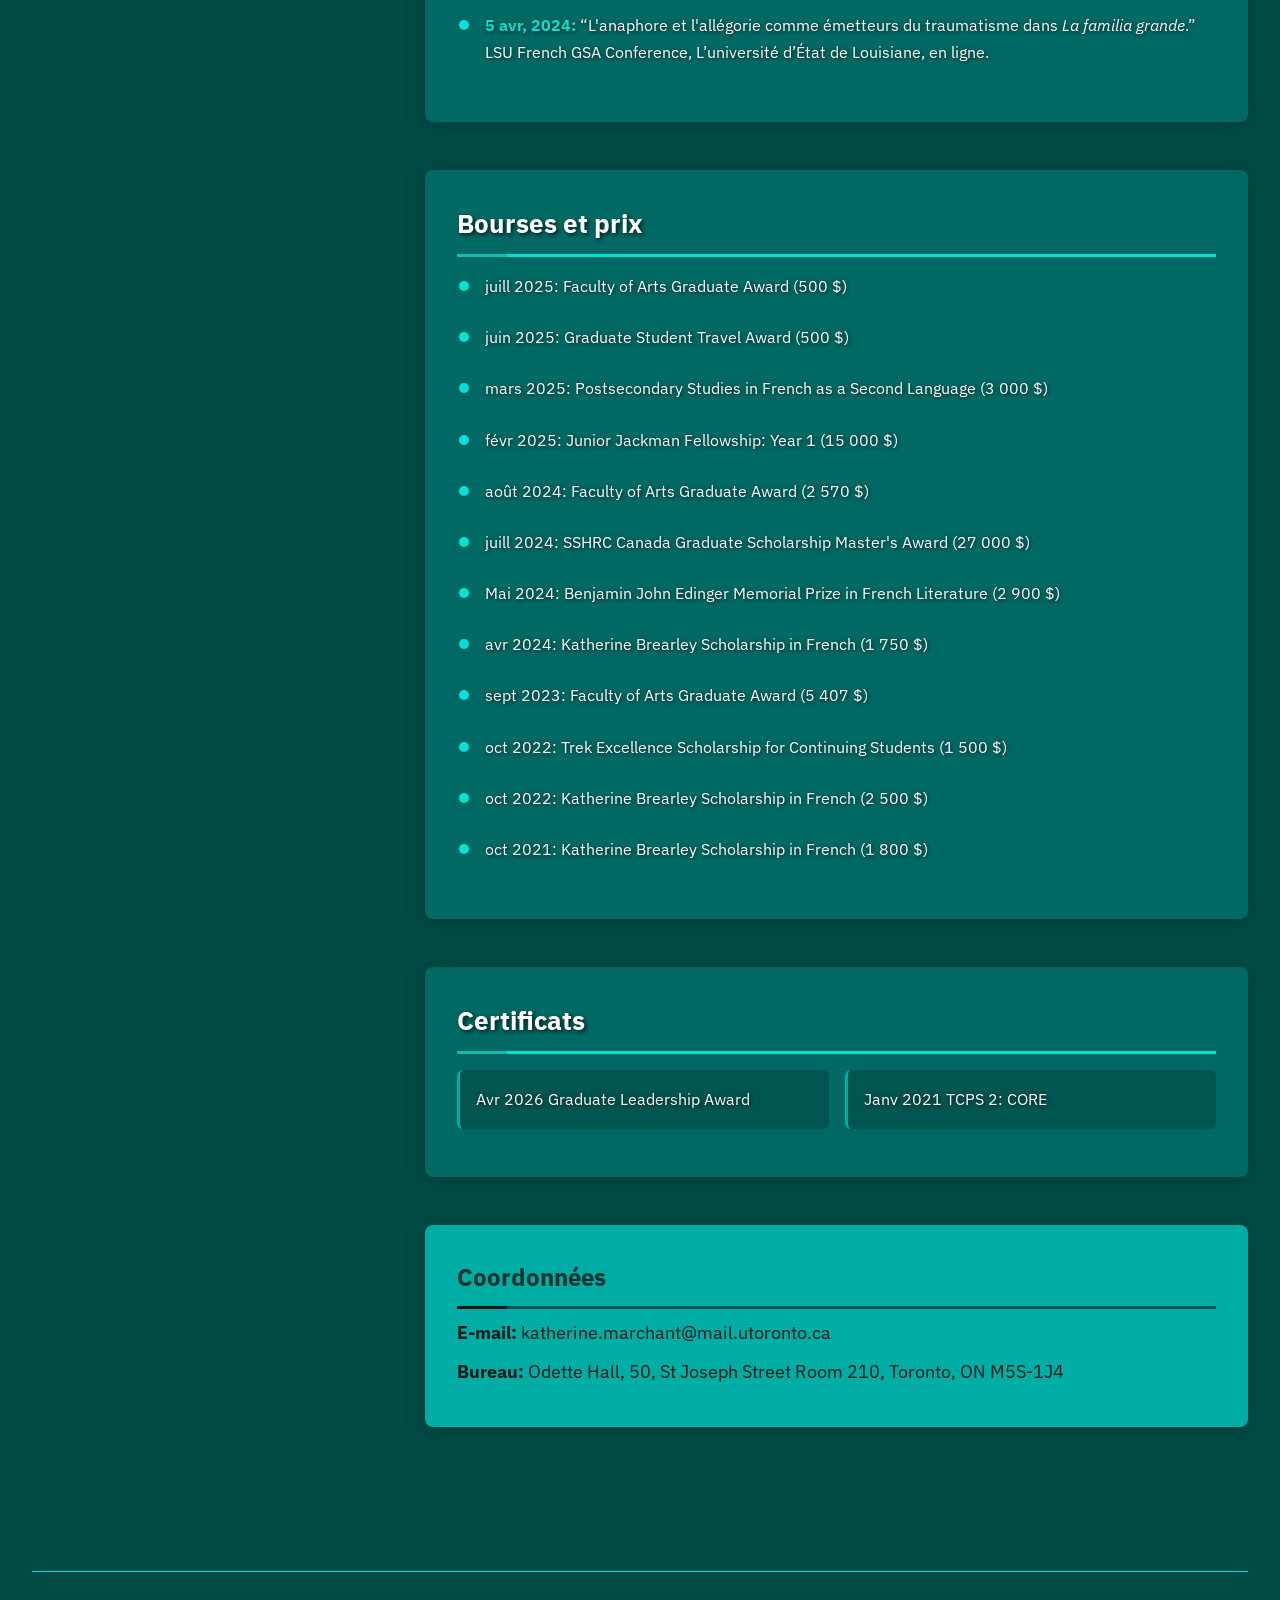
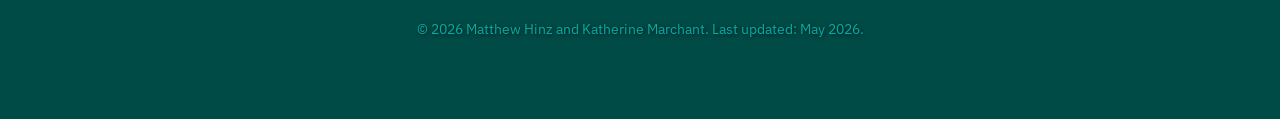
==== commit af56a8fc: "language select" ====
--- a/index.html
+++ b/index.html
@@ -23,6 +23,7 @@
 				</label>
 			</header>
 			<nav>
+				<a href="en/index.html" lang="en" hreflang="en">EN</a>
 				<a href="index.html">Accueil</a>
 				<!-- <a href="papers.html">Papers</a> -->
 			</nav>
@@ -231,7 +232,7 @@
 			<section id="emphasis-section">
 				<h3>Coordonnées</h3>
 				<p><strong>E-mail: </strong><a href="mailto:katherine.marchant@mail.utoronto.ca">katherine.marchant<wbr>@mail.utoronto.ca</a></p>
-				<p><strong>Bureau:</strong> Odette Hall, 50 St Joseph St Room 210, Toronto, ON M5S-1J4 </p>
+				<p><strong>Bureau:</strong> Odette Hall, 50, St Joseph Street Room 210, Toronto, ON M5S-1J4 </p>
 			</section>
 		</main>
 
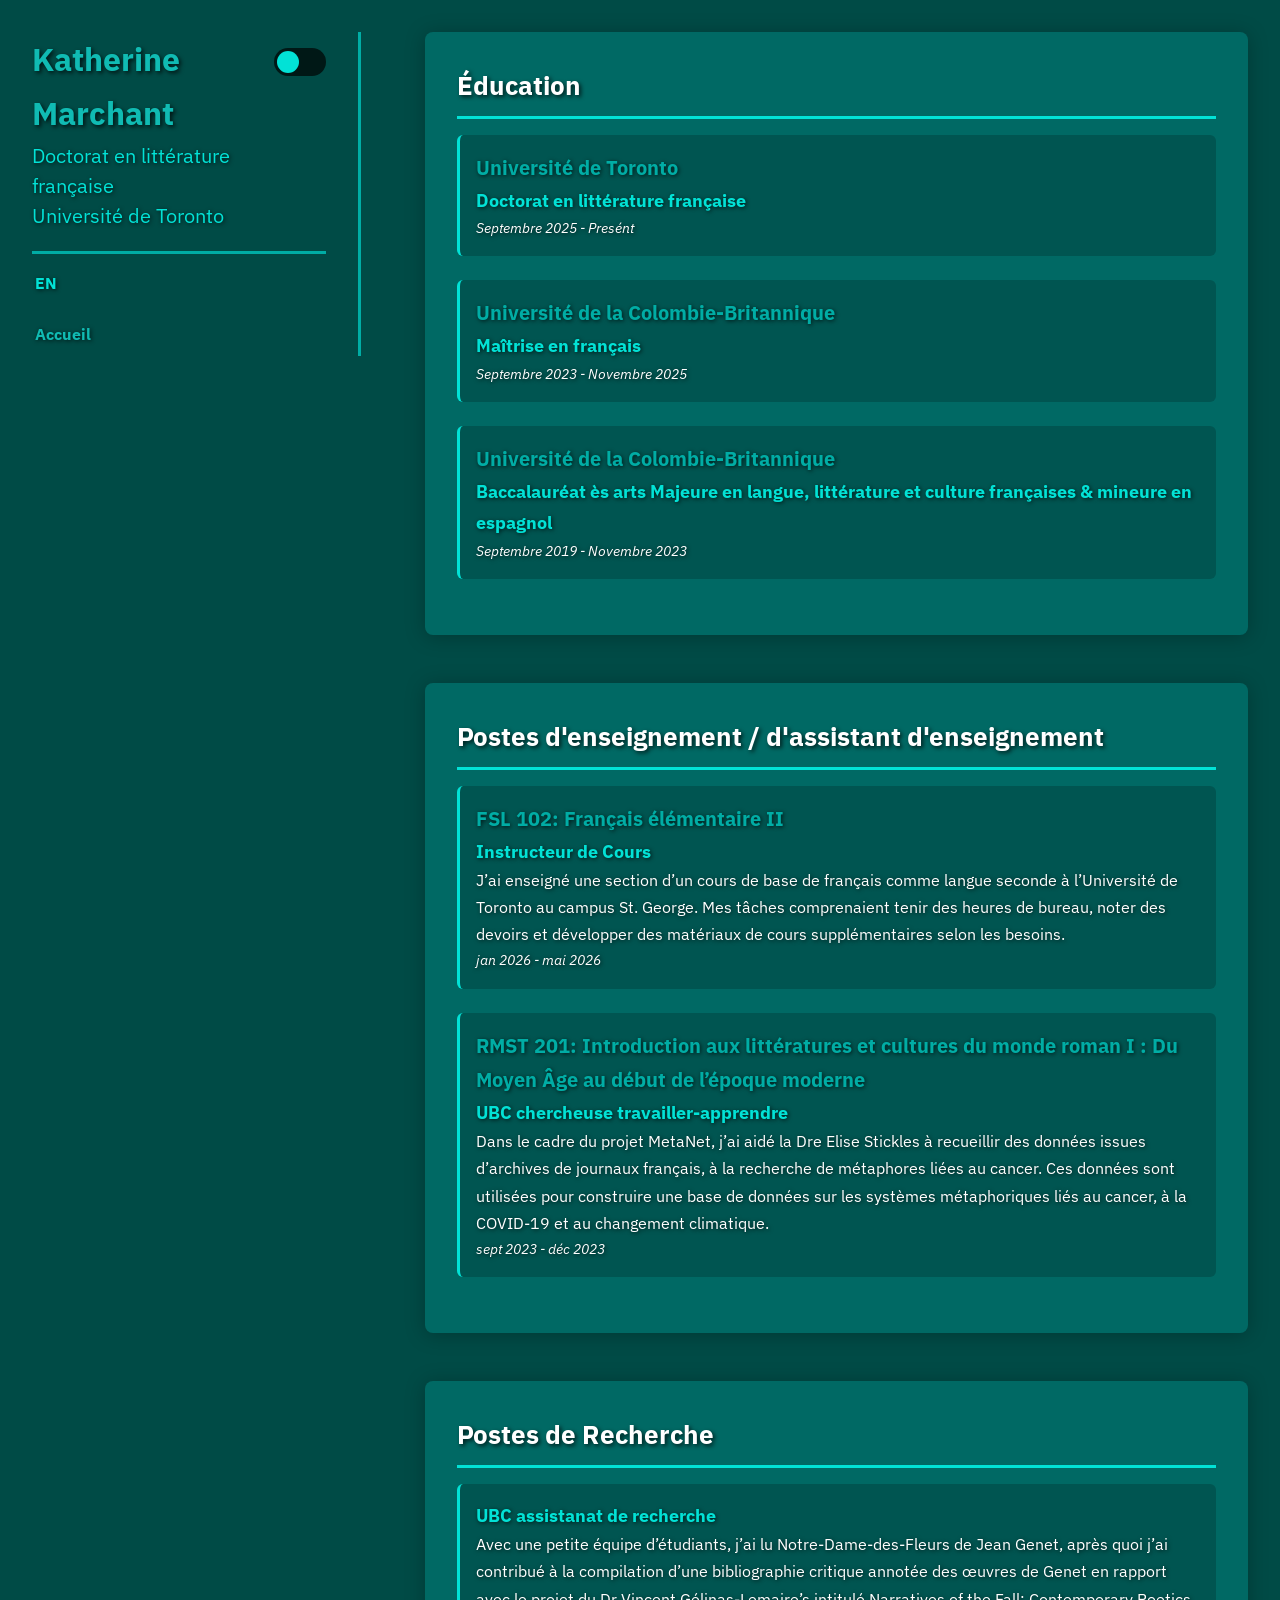
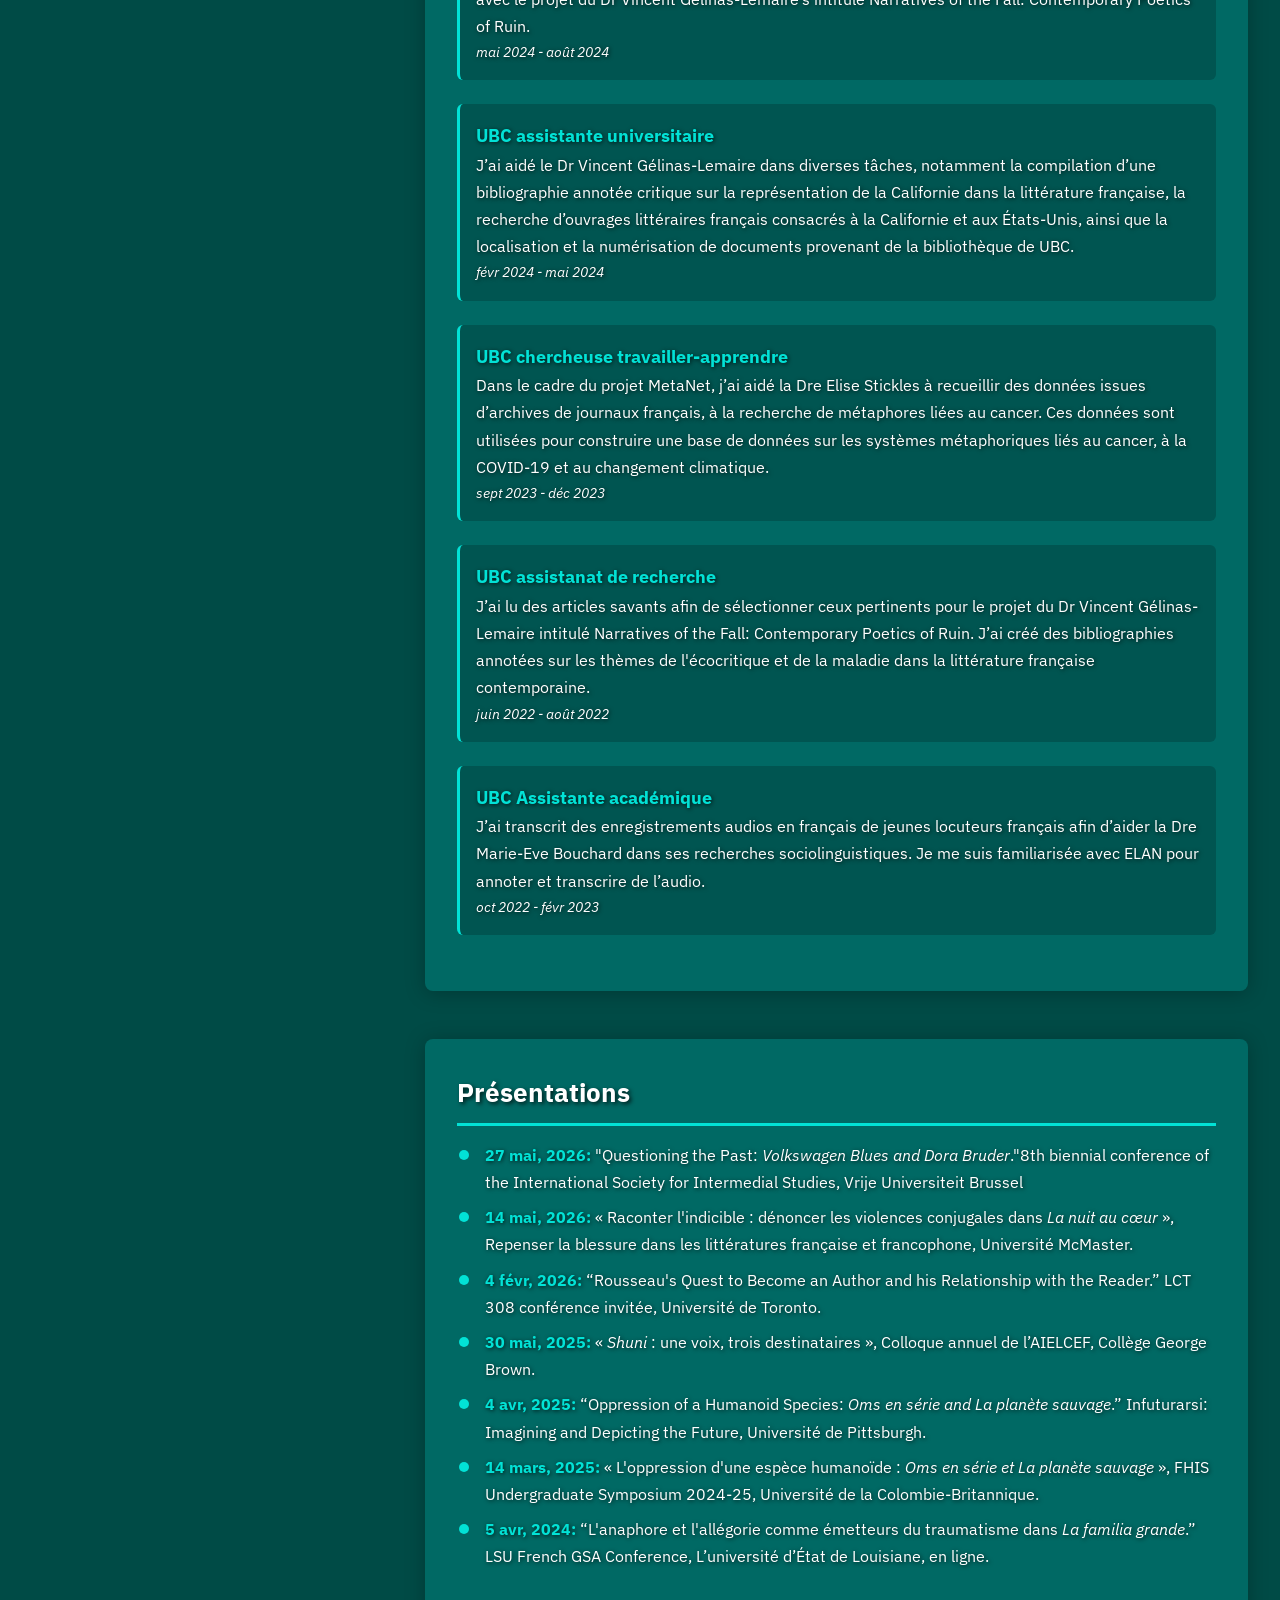
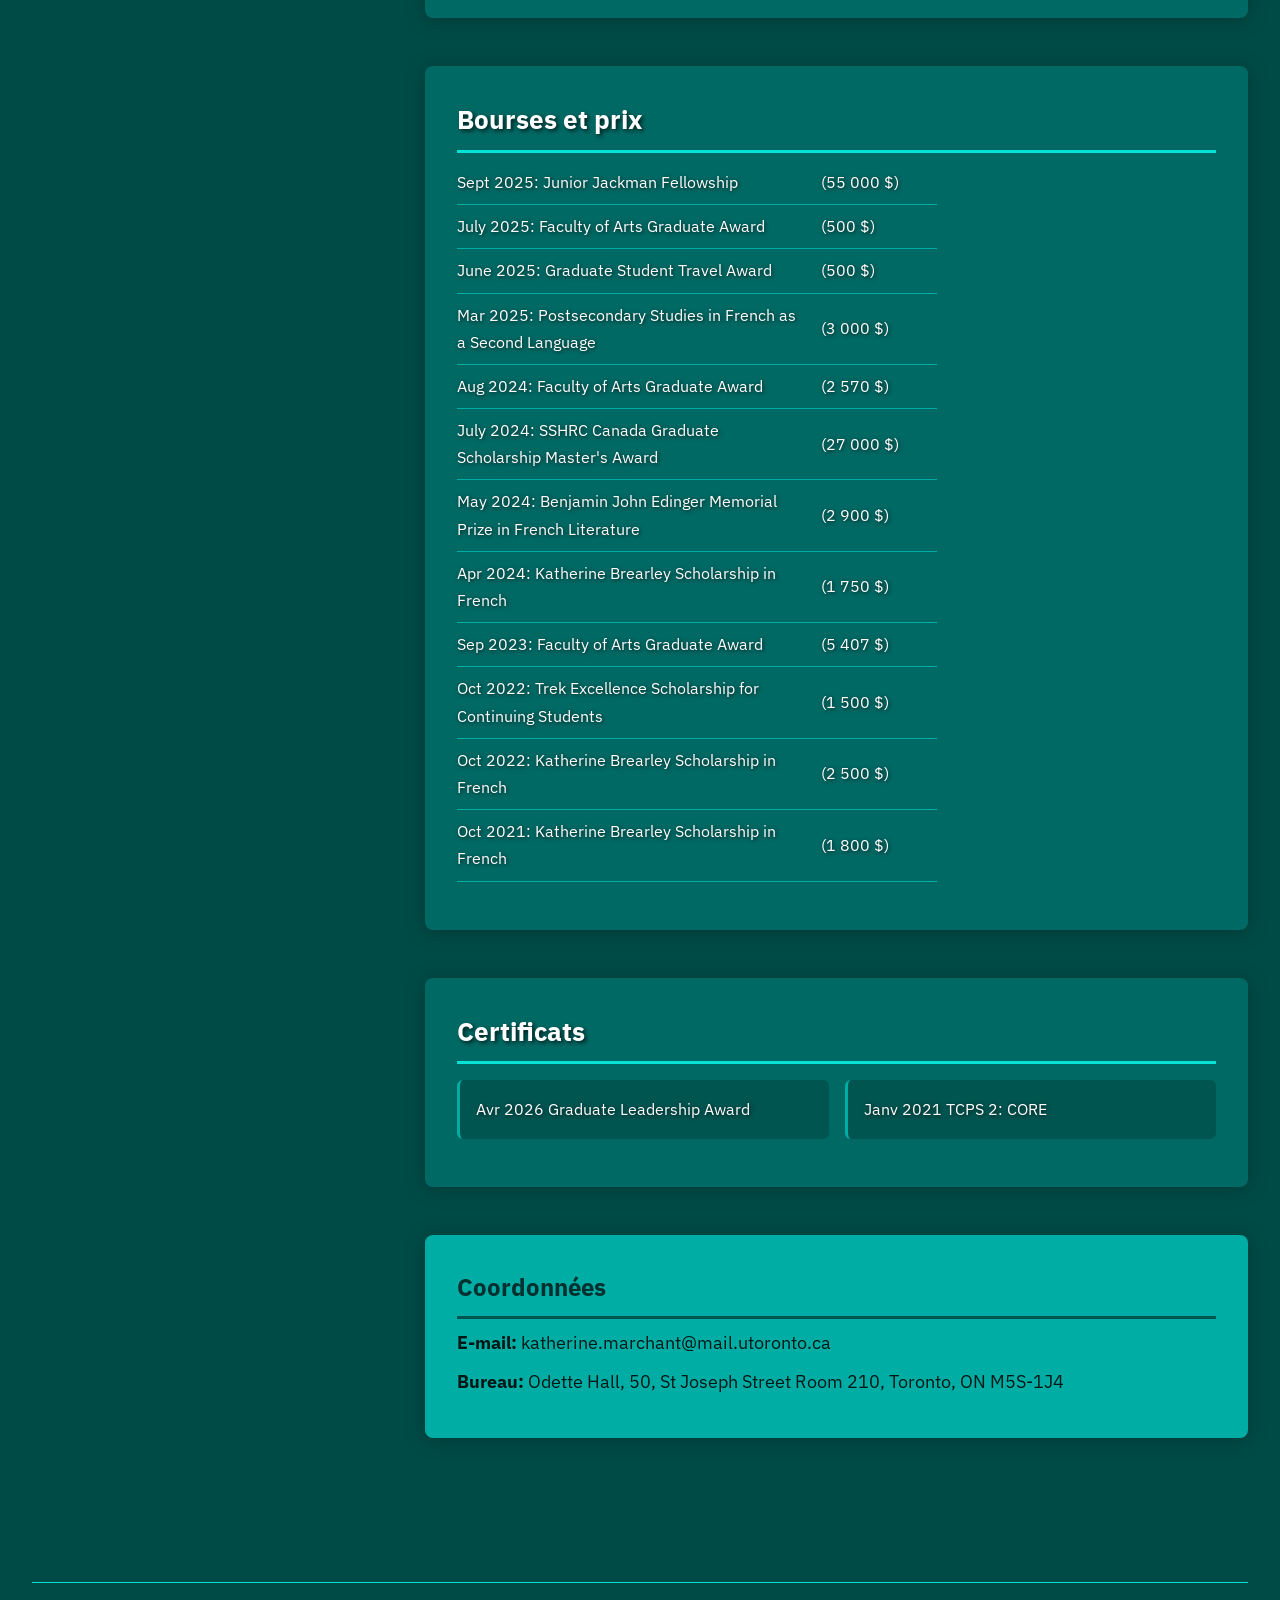
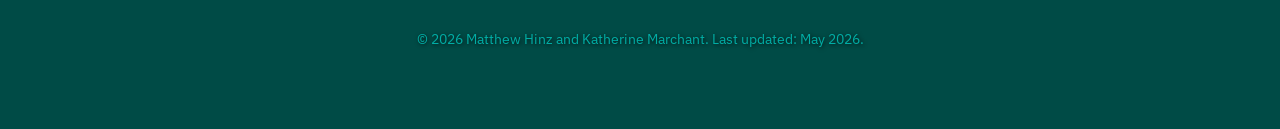
==== commit 3e5f9d7e: "formatting and cleanup" ====
--- a/index.html
+++ b/index.html
@@ -158,22 +158,58 @@
 
 
 			<!-- <section id="two-column-section">-->
-			<section id="point-list">
+			<section id="two-column-section-left">
 				<h3>Bourses et prix</h3>
 				<!-- ToDo info in the revised version on my laptop -->
 				<ul>
-					<li>juill 2025: Faculty of Arts Graduate Award (500 $)</li>
-					<li>juin 2025: Graduate Student Travel Award (500 $)</li>
-					<li>mars 2025: Postsecondary Studies in French as a Second Language (3 000 $) </li>
-					<li>févr 2025: Junior Jackman Fellowship: Year 1 (15 000 $)</li>
-					<li>août 2024: Faculty of Arts Graduate Award (2 570 $)</li>
-					<li>juill 2024: SSHRC Canada Graduate Scholarship Master's Award (27 000 $)</li>
-					<li>Mai 2024: Benjamin John Edinger Memorial Prize in French Literature (2 900 $)</li>
-					<li>avr 2024: Katherine Brearley Scholarship in French (1 750 $)</li>
-					<li>sept 2023: Faculty of Arts Graduate Award (5 407 $)</li>
-					<li>oct 2022: Trek Excellence Scholarship for Continuing Students (1 500 $)</li>
-					<li>oct 2022: Katherine Brearley Scholarship in French (2 500 $)</li>
-					<li>oct 2021: Katherine Brearley Scholarship in French (1 800 $)</li>
+					<li>
+						<span>Sept 2025: Junior Jackman Fellowship</span>
+						(55&nbsp000&nbsp$)
+					</li>
+					<li>
+						<span>July 2025: Faculty of Arts Graduate Award</span>
+						(500&nbsp$)
+					</li>
+					<li>
+						<span>June 2025: Graduate Student Travel Award</span>
+						(500&nbsp$)
+					</li>
+					<li>
+						<span>Mar 2025: Postsecondary Studies in French as a Second Language</span>
+						(3&nbsp000&nbsp$)
+					</li>
+					<li>
+						<span>Aug 2024: Faculty of Arts Graduate Award</span>
+						(2&nbsp570&nbsp$)
+					</li>
+					<li>
+						<span>July 2024: SSHRC Canada Graduate Scholarship Master's Award</span>
+						(27&nbsp000&nbsp$)
+					</li>
+					<li>
+						<span>May 2024: Benjamin John Edinger Memorial Prize in French Literature</span>
+						(2&nbsp900&nbsp$)
+					</li>
+					<li>
+						<span>Apr 2024: Katherine Brearley Scholarship in French</span>
+						(1&nbsp750&nbsp$)
+					</li>
+					<li>
+						<span>Sep 2023: Faculty of Arts Graduate Award</span>
+						(5&nbsp407&nbsp$)
+					</li>
+					<li>
+						<span>Oct 2022: Trek Excellence Scholarship for Continuing Students</span>
+						(1&nbsp500&nbsp$)
+					</li>
+					<li>
+						<span>Oct 2022: Katherine Brearley Scholarship in French</span>
+						(2&nbsp500&nbsp$)
+					</li>
+					<li>
+						<span>Oct 2021: Katherine Brearley Scholarship in French</span>
+						(1&nbsp800&nbsp$)
+					</li>
 				</ul>
 			</section>
 
@@ -189,51 +225,53 @@
 			</section>
 
 
-
-			<!-- <section id="small-box-section">
-				<h3>Research Interests</h3>
-				<ul>
-					<li></li>
-					<li></li>
-				</ul>
-			</section> -->			
-
-			<!-- <section id="publications">
-				<h3>Publications</h3>
-				
-				<div class="sub-box-section">
-					<div class="title">Your First Paper Title</div>
-					<div class="authors"><strong>Your Name</strong>, Co-Author, Another Author</div>
-					<div class="venue">Conference / Journal Name, 2024</div>
-				</div>
-
-				<div class="sub-box-section">
-					<div class="title">Your Second Paper Title</div>
-					<div class="authors">Co-Author, <strong>Your Name</strong>, Another Author</div>
-					<div class="venue">Conference / Journal Name, 2023</div>
-				</div>
-			</section> -->
-
-			<!-- <section id="two-column-section">
-				<h3>Teaching Assistant Positions</h3>
-				<ul>
-					<li><strong>PHIL <wbr>145</strong><span>Introduction to Critical Thinking<br><i>(Spring 2026)</span></i></li>
-					<li><strong>PHIL <wbr>228</strong><span>Ethics and AI<br><i>(Fall 2025)</i></span></li>
-				</ul>
-			</section>
-
-			<section id="point-list">
-				<h3>News</h3>
-				<ul>
-					<li><strong>Sept 2025:</strong> Started a new position at University of Waterloo</li>
-				</ul>
-			</section> -->
 
 			<section id="emphasis-section">
 				<h3>Coordonnées</h3>
 				<p><strong>E-mail: </strong><a href="mailto:katherine.marchant@mail.utoronto.ca">katherine.marchant<wbr>@mail.utoronto.ca</a></p>
 				<p><strong>Bureau:</strong> Odette Hall, 50, St Joseph Street Room 210, Toronto, ON M5S-1J4 </p>
 			</section>
+
+
+
+			<!-- <section id="small-box-section">
+				<h3>Research Interests</h3>
+				<ul>
+					<li></li>
+					<li></li>
+				</ul>
+			</section> -->			
+
+			<!-- <section id="publications">
+				<h3>Publications</h3>
+				
+				<div class="sub-box-section">
+					<div class="title">Your First Paper Title</div>
+					<div class="authors"><strong>Your Name</strong>, Co-Author, Another Author</div>
+					<div class="venue">Conference / Journal Name, 2024</div>
+				</div>
+
+				<div class="sub-box-section">
+					<div class="title">Your Second Paper Title</div>
+					<div class="authors">Co-Author, <strong>Your Name</strong>, Another Author</div>
+					<div class="venue">Conference / Journal Name, 2023</div>
+				</div>
+			</section> -->
+
+			<!-- <section id="two-column-section">
+				<h3>Teaching Assistant Positions</h3>
+				<ul>
+					<li><strong>PHIL <wbr>145</strong><span>Introduction to Critical Thinking<br><i>(Spring 2026)</span></i></li>
+					<li><strong>PHIL <wbr>228</strong><span>Ethics and AI<br><i>(Fall 2025)</i></span></li>
+				</ul>
+			</section>
+
+			<section id="point-list">
+				<h3>News</h3>
+				<ul>
+					<li><strong>Sept 2025:</strong> Started a new position at University of Waterloo</li>
+				</ul>
+			</section> -->
 		</main>
 
 		<footer>
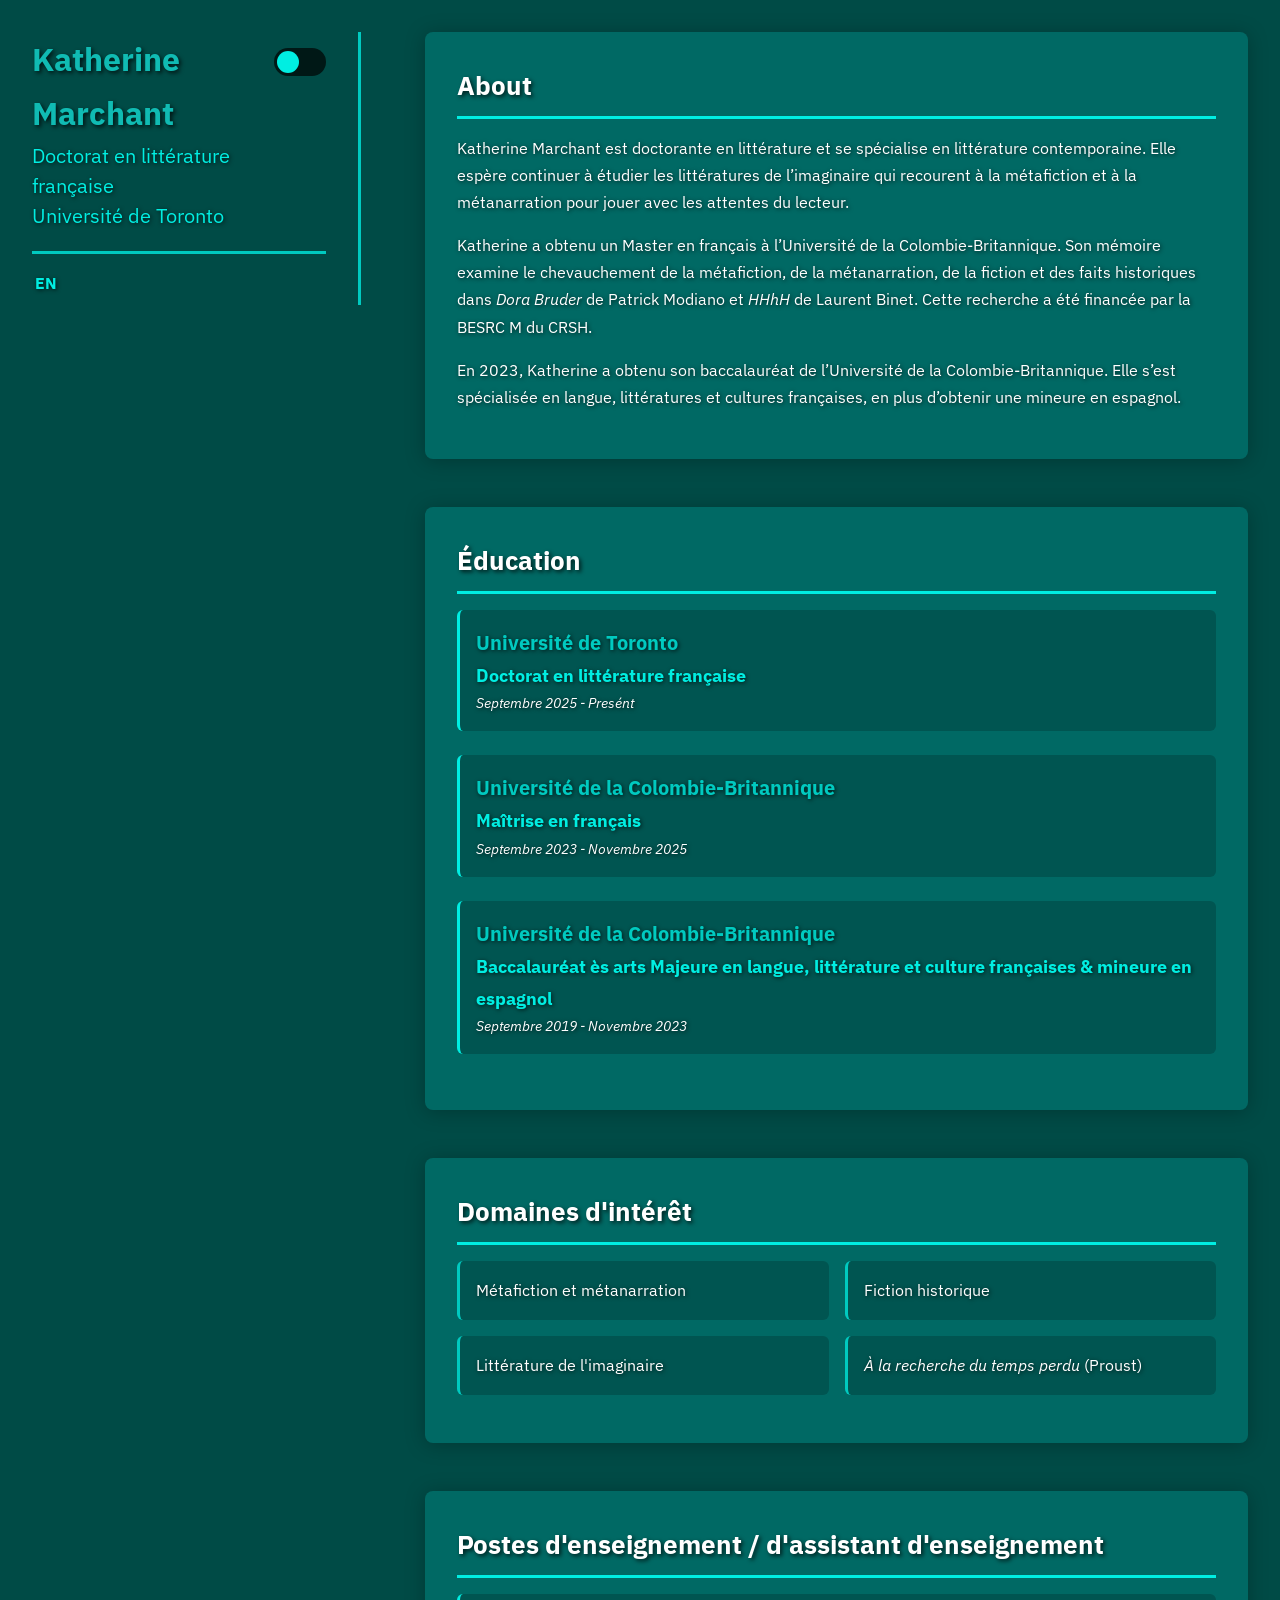
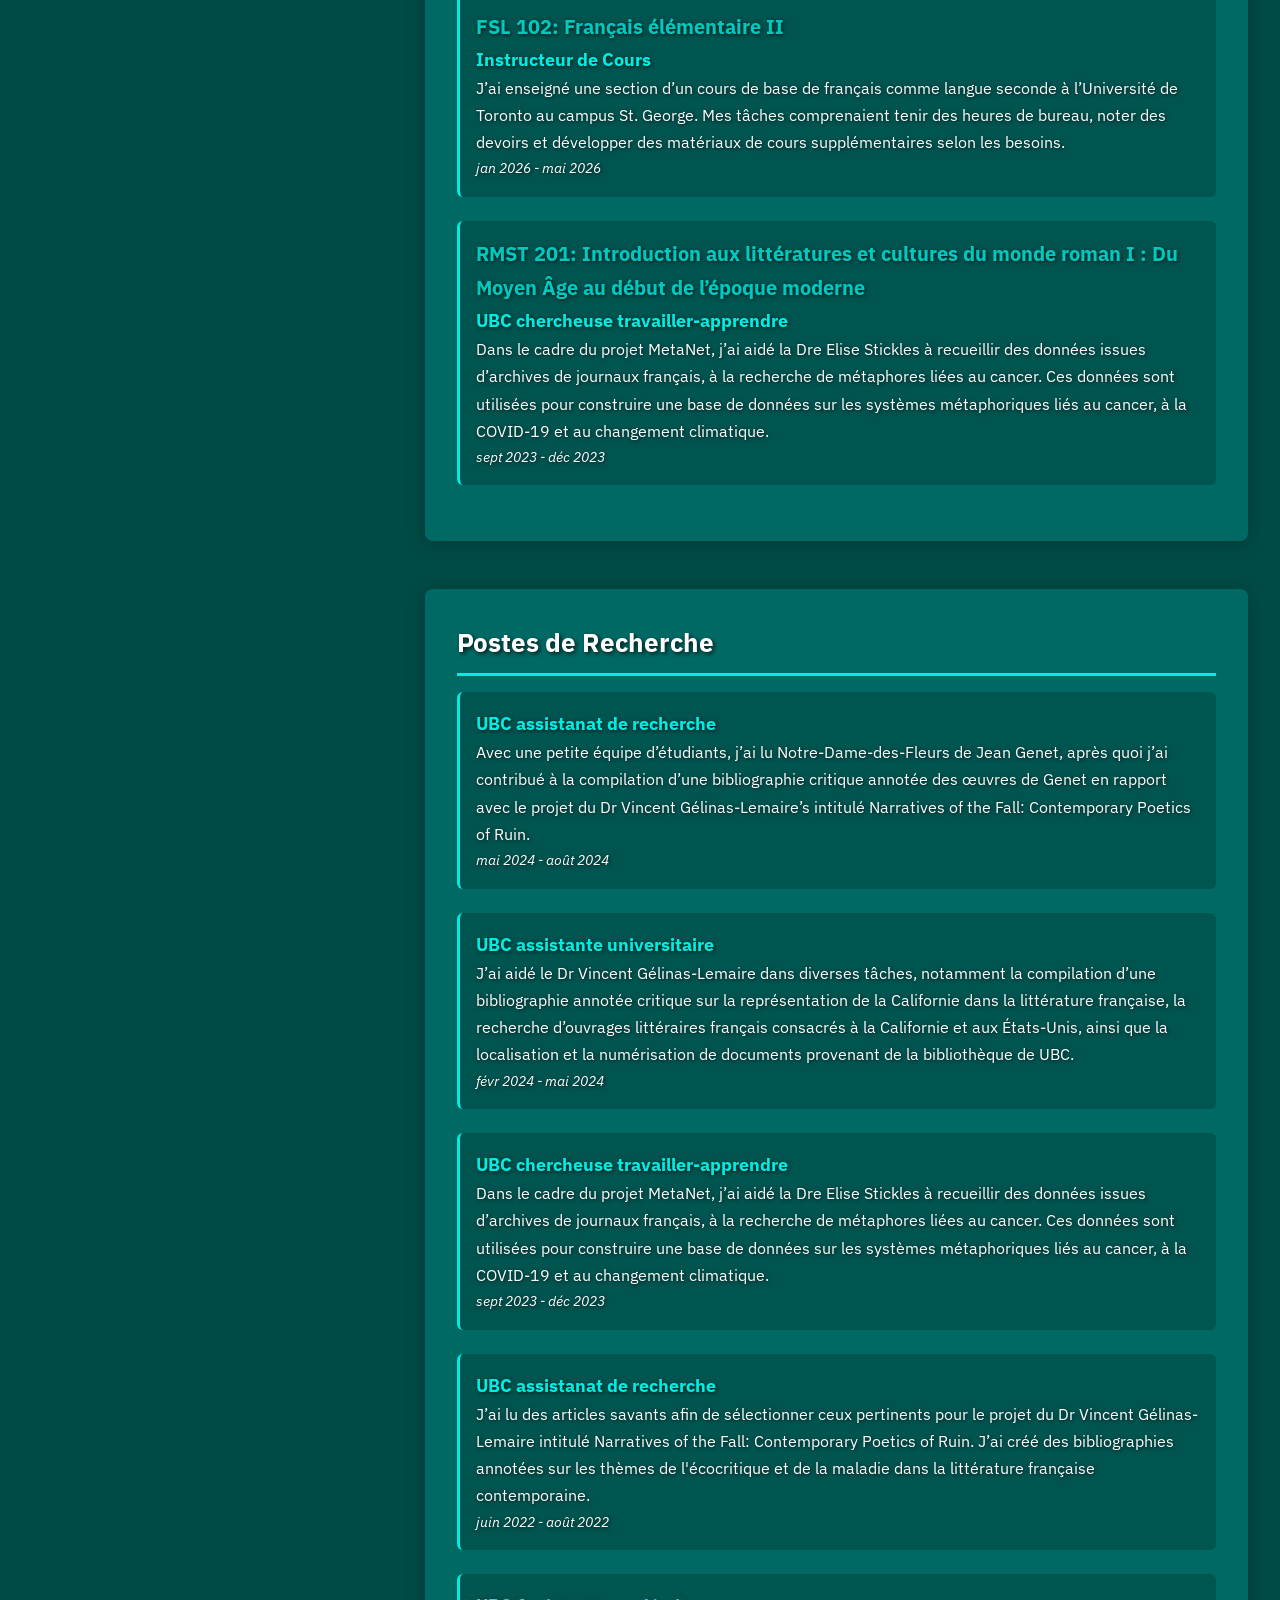
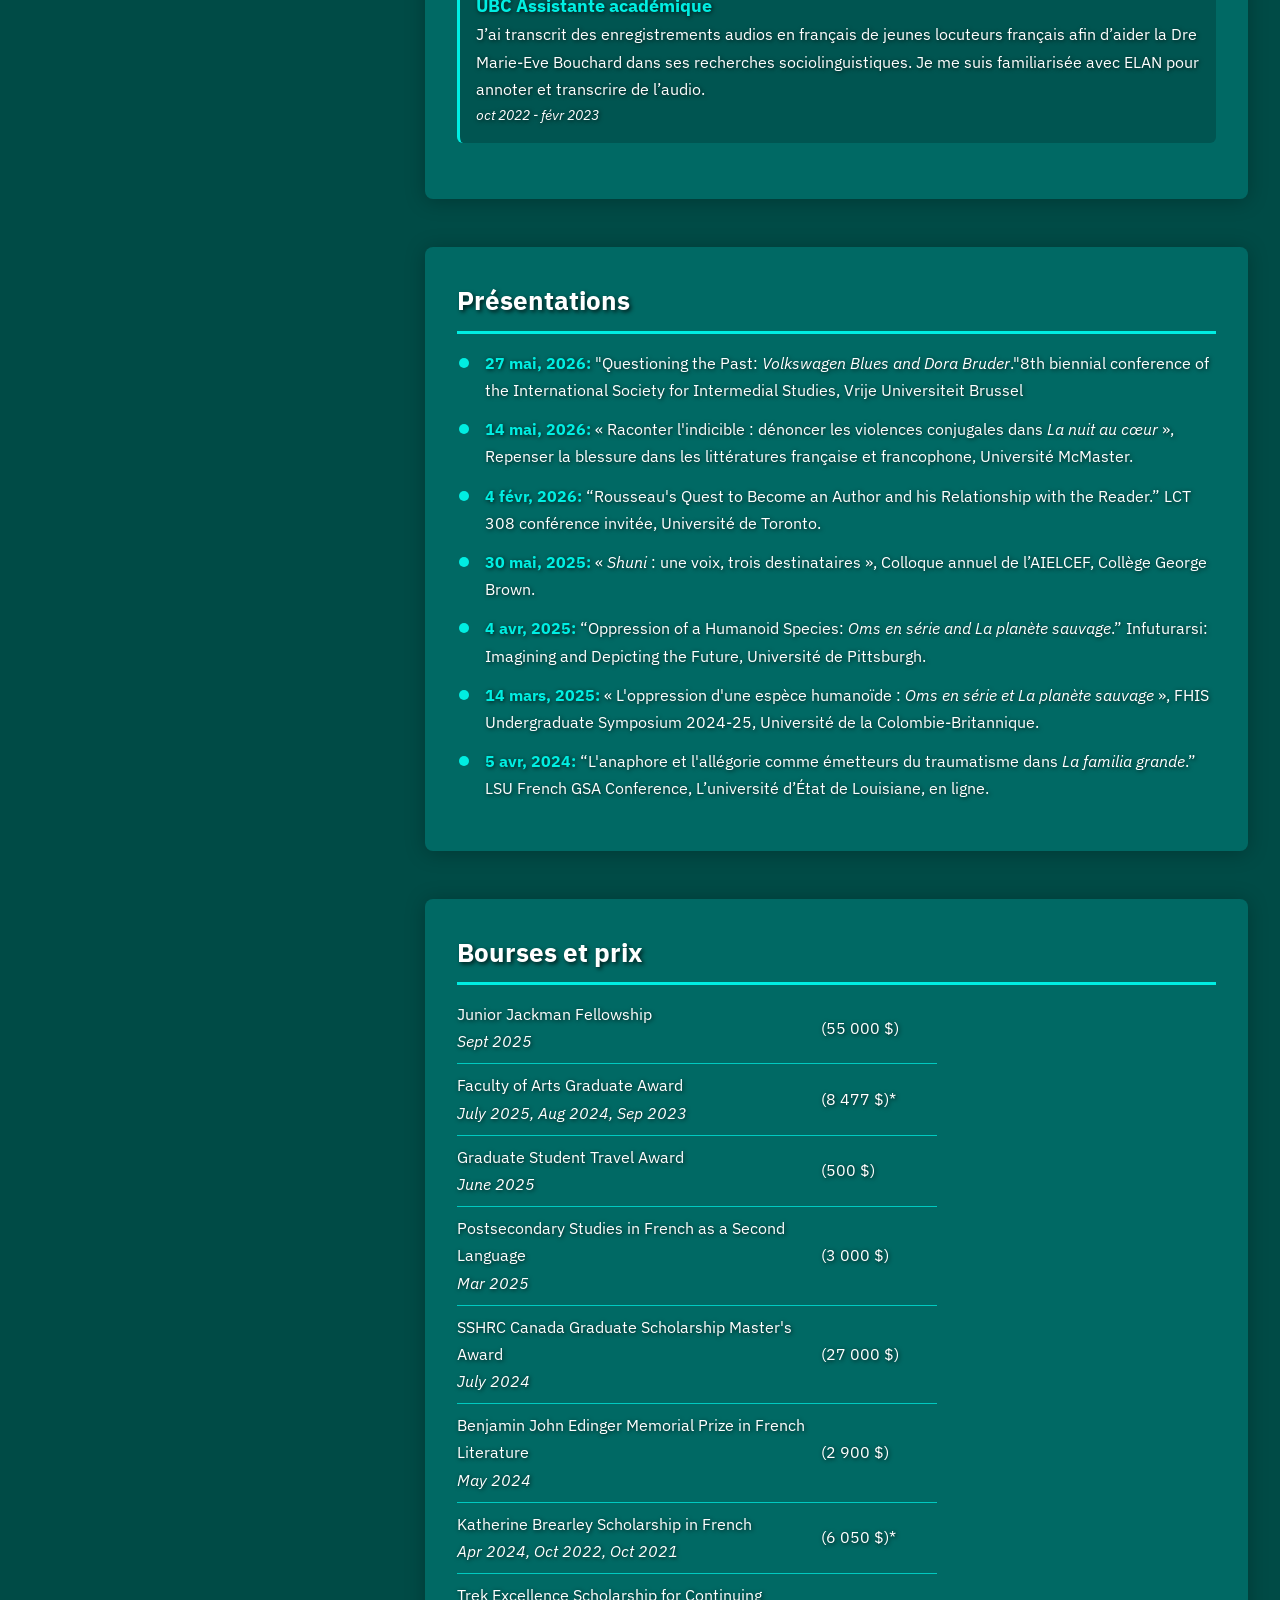
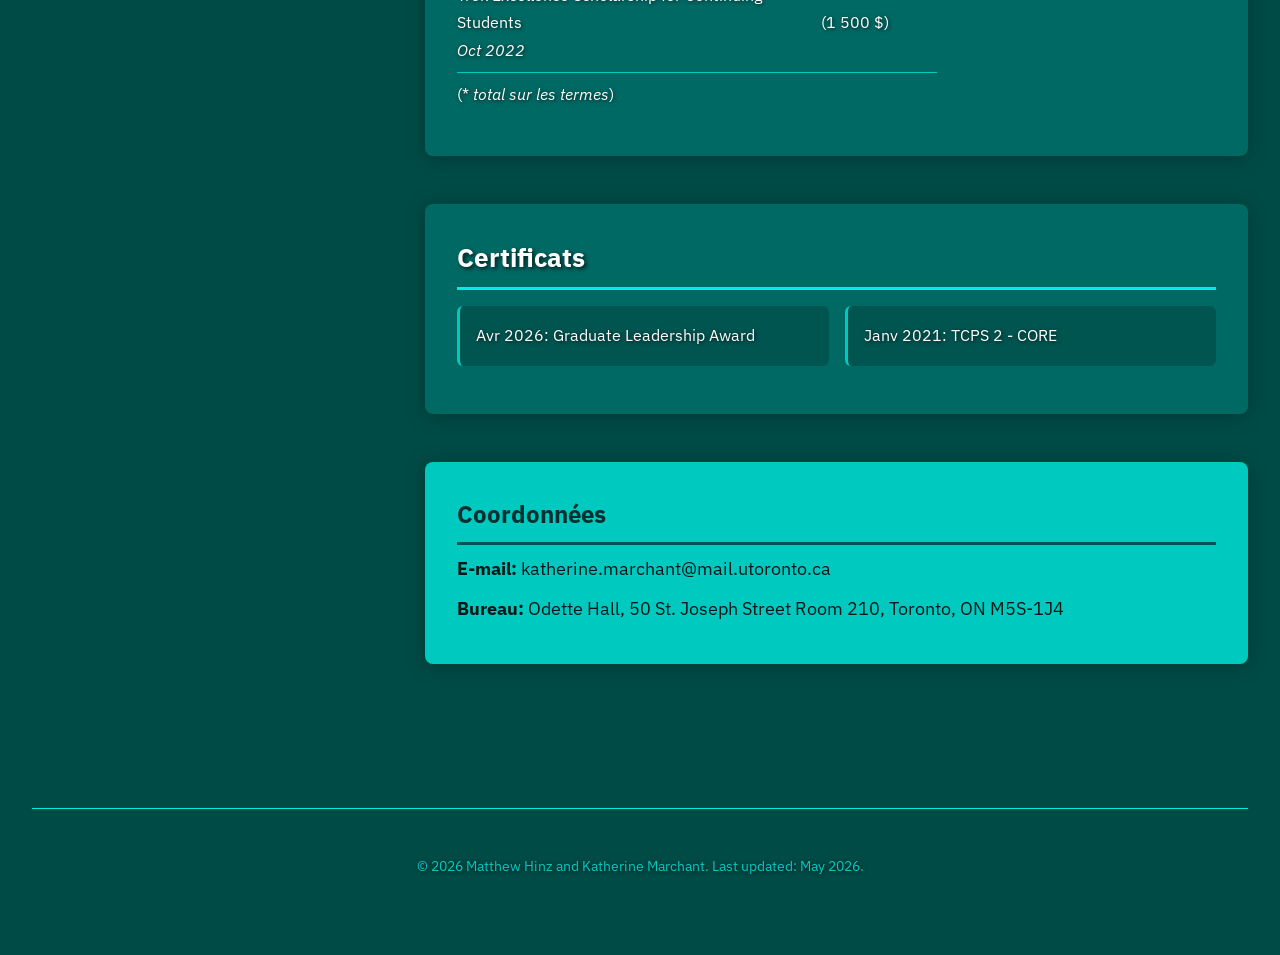
==== commit 9db66005: "final bits" ====
--- a/index.html
+++ b/index.html
@@ -24,17 +24,18 @@
 			</header>
 			<nav>
 				<a href="en/index.html" lang="en" hreflang="en">EN</a>
-				<a href="index.html">Accueil</a>
+				<!-- <a href="index.html">Accueil</a> -->
 				<!-- <a href="papers.html">Papers</a> -->
 			</nav>
 		</aside>
 
 		<main class="main-content">
-			<!-- <section id="text-section">
-				<h3>About Me</h3>
-				<p>Welcome. I am currently a PhD student in French Literatures at the UofT where I have been granted a Junior Jackman Fellowship.</p>
-				<p>I completed my undergraduate and masters degrees at the UBC during which time I was awarded the SSHRC Canada Graduate Scholarship Master's Award in 2024</p>
-			</section> -->
+			<section id="text-section">
+				<h3>About</h3>
+				<p>Katherine Marchant est doctorante en littérature et se spécialise en littérature contemporaine. Elle espère continuer à étudier les littératures de l’imaginaire qui recourent à la métafiction et à la métanarration pour jouer avec les attentes du lecteur.</p>
+				<p>Katherine a obtenu un Master en français à l’Université de la Colombie-Britannique. Son mémoire examine le chevauchement de la métafiction, de la métanarration, de la fiction et des faits historiques dans <i>Dora Bruder</i> de Patrick Modiano et <i>HHhH</i> de Laurent Binet. Cette recherche a été financée par la BESRC M du CRSH.</p>
+				<p>En 2023, Katherine a obtenu son baccalauréat de l’Université de la Colombie-Britannique. Elle s’est spécialisée en langue, littératures et cultures françaises, en plus d’obtenir une mineure en espagnol.</p>
+			</section>
 
 			<section id="degrees">
 				<h3>Éducation </h3>
@@ -56,6 +57,18 @@
 					<div class="sub-title"><strong>Baccalauréat ès arts</strong> Majeure en langue, littérature et culture françaises & mineure en espagnol </div>
 					<div class="venue">Septembre 2019 - Novembre 2023</div>
 				</div>
+			</section>
+
+
+
+			<section id="small-box-section">
+				<h3>Domaines d'intérêt</h3>
+				<ul>
+					<li>Métafiction et métanarration</li>
+					<li>Fiction historique</li>
+					<li>Littérature de l'imaginaire</li>
+					<li><i>À la recherche du temps perdu</i> (Proust)</li>
+				</ul>
 			</section>
 
 
@@ -160,56 +173,74 @@
 			<!-- <section id="two-column-section">-->
 			<section id="two-column-section-left">
 				<h3>Bourses et prix</h3>
-				<!-- ToDo info in the revised version on my laptop -->
-				<ul>
-					<li>
-						<span>Sept 2025: Junior Jackman Fellowship</span>
+				<ul>
+					<li>
+						<span>
+							Junior Jackman Fellowship
+							<br>
+							<i>Sept 2025</i>
+						</span>
 						(55&nbsp000&nbsp$)
 					</li>
 					<li>
-						<span>July 2025: Faculty of Arts Graduate Award</span>
+						<span>
+							Faculty of Arts Graduate Award
+							<br>
+							<i>July 2025, Aug 2024, Sep 2023</i>
+						</span>
+						(8&nbsp477&nbsp$)*
+					</li>
+					<li>
+						<span>
+							Graduate Student Travel Award
+							<br>
+							<i>June 2025</i>
+						</span>
 						(500&nbsp$)
 					</li>
 					<li>
-						<span>June 2025: Graduate Student Travel Award</span>
-						(500&nbsp$)
-					</li>
-					<li>
-						<span>Mar 2025: Postsecondary Studies in French as a Second Language</span>
+						<span>
+							Postsecondary Studies in French as a Second Language
+							<br>
+							<i>Mar 2025</i>
+						</span>
 						(3&nbsp000&nbsp$)
 					</li>
 					<li>
-						<span>Aug 2024: Faculty of Arts Graduate Award</span>
-						(2&nbsp570&nbsp$)
-					</li>
-					<li>
-						<span>July 2024: SSHRC Canada Graduate Scholarship Master's Award</span>
+						<span>
+							SSHRC Canada Graduate Scholarship Master's Award
+							<br>
+							<i>July 2024</i>
+						</span>
 						(27&nbsp000&nbsp$)
 					</li>
 					<li>
-						<span>May 2024: Benjamin John Edinger Memorial Prize in French Literature</span>
+						<span>
+							Benjamin John Edinger Memorial Prize in French Literature
+							<br>
+							<i>May 2024</i>
+						</span>
 						(2&nbsp900&nbsp$)
 					</li>
 					<li>
-						<span>Apr 2024: Katherine Brearley Scholarship in French</span>
-						(1&nbsp750&nbsp$)
-					</li>
-					<li>
-						<span>Sep 2023: Faculty of Arts Graduate Award</span>
-						(5&nbsp407&nbsp$)
-					</li>
-					<li>
-						<span>Oct 2022: Trek Excellence Scholarship for Continuing Students</span>
+						<span>
+							Katherine Brearley Scholarship in French
+							<br>
+							<i>Apr 2024, Oct 2022, Oct 2021</i>
+						</span>
+						(6&nbsp050&nbsp$)*
+					</li>
+					<li>
+						<span>
+							Trek Excellence Scholarship for Continuing Students
+							<br>
+							<i>Oct 2022</i>
+						</span>
 						(1&nbsp500&nbsp$)
 					</li>
-					<li>
-						<span>Oct 2022: Katherine Brearley Scholarship in French</span>
-						(2&nbsp500&nbsp$)
-					</li>
-					<li>
-						<span>Oct 2021: Katherine Brearley Scholarship in French</span>
-						(1&nbsp800&nbsp$)
-					</li>
+					<li1>
+						(* <i>total sur les termes</i>)
+					</li1>
 				</ul>
 			</section>
 
@@ -219,8 +250,8 @@
 				<h3>Certificats</h3>
 				
 				<ul>
-					<li>Avr 2026 Graduate Leadership Award</li>
-					<li>Janv 2021 TCPS 2: CORE</li>
+					<li>Avr 2026: Graduate Leadership Award</li>
+					<li>Janv 2021: TCPS 2 - CORE</li>
 				</ul>
 			</section>
 
@@ -228,19 +259,19 @@
 
 			<section id="emphasis-section">
 				<h3>Coordonnées</h3>
-				<p><strong>E-mail: </strong><a href="mailto:katherine.marchant@mail.utoronto.ca">katherine.marchant<wbr>@mail.utoronto.ca</a></p>
-				<p><strong>Bureau:</strong> Odette Hall, 50, St Joseph Street Room 210, Toronto, ON M5S-1J4 </p>
-			</section>
-
-
-
-			<!-- <section id="small-box-section">
-				<h3>Research Interests</h3>
-				<ul>
-					<li></li>
-					<li></li>
-				</ul>
-			</section> -->			
+				<p>
+					<strong>E-mail: </strong>
+					<a href="mailto:katherine.marchant@mail.utoronto.ca">
+						katherine.marchant<wbr>@mail.utoronto.ca
+					</a>
+				</p>
+				<p>
+					<strong>Bureau: </strong>
+					<a href="https://www.google.ca/maps/place/Odette+Hall,+50+St+Joseph+St,+Toronto,+ON+M5S+1J4">
+						Odette Hall, 50 St. Joseph Street Room 210, Toronto, ON M5S-1J4
+					</a> 
+				</p>
+			</section>
 
 			<!-- <section id="publications">
 				<h3>Publications</h3>
@@ -258,15 +289,7 @@
 				</div>
 			</section> -->
 
-			<!-- <section id="two-column-section">
-				<h3>Teaching Assistant Positions</h3>
-				<ul>
-					<li><strong>PHIL <wbr>145</strong><span>Introduction to Critical Thinking<br><i>(Spring 2026)</span></i></li>
-					<li><strong>PHIL <wbr>228</strong><span>Ethics and AI<br><i>(Fall 2025)</i></span></li>
-				</ul>
-			</section>
-
-			<section id="point-list">
+			<!-- <section id="point-list">
 				<h3>News</h3>
 				<ul>
 					<li><strong>Sept 2025:</strong> Started a new position at University of Waterloo</li>
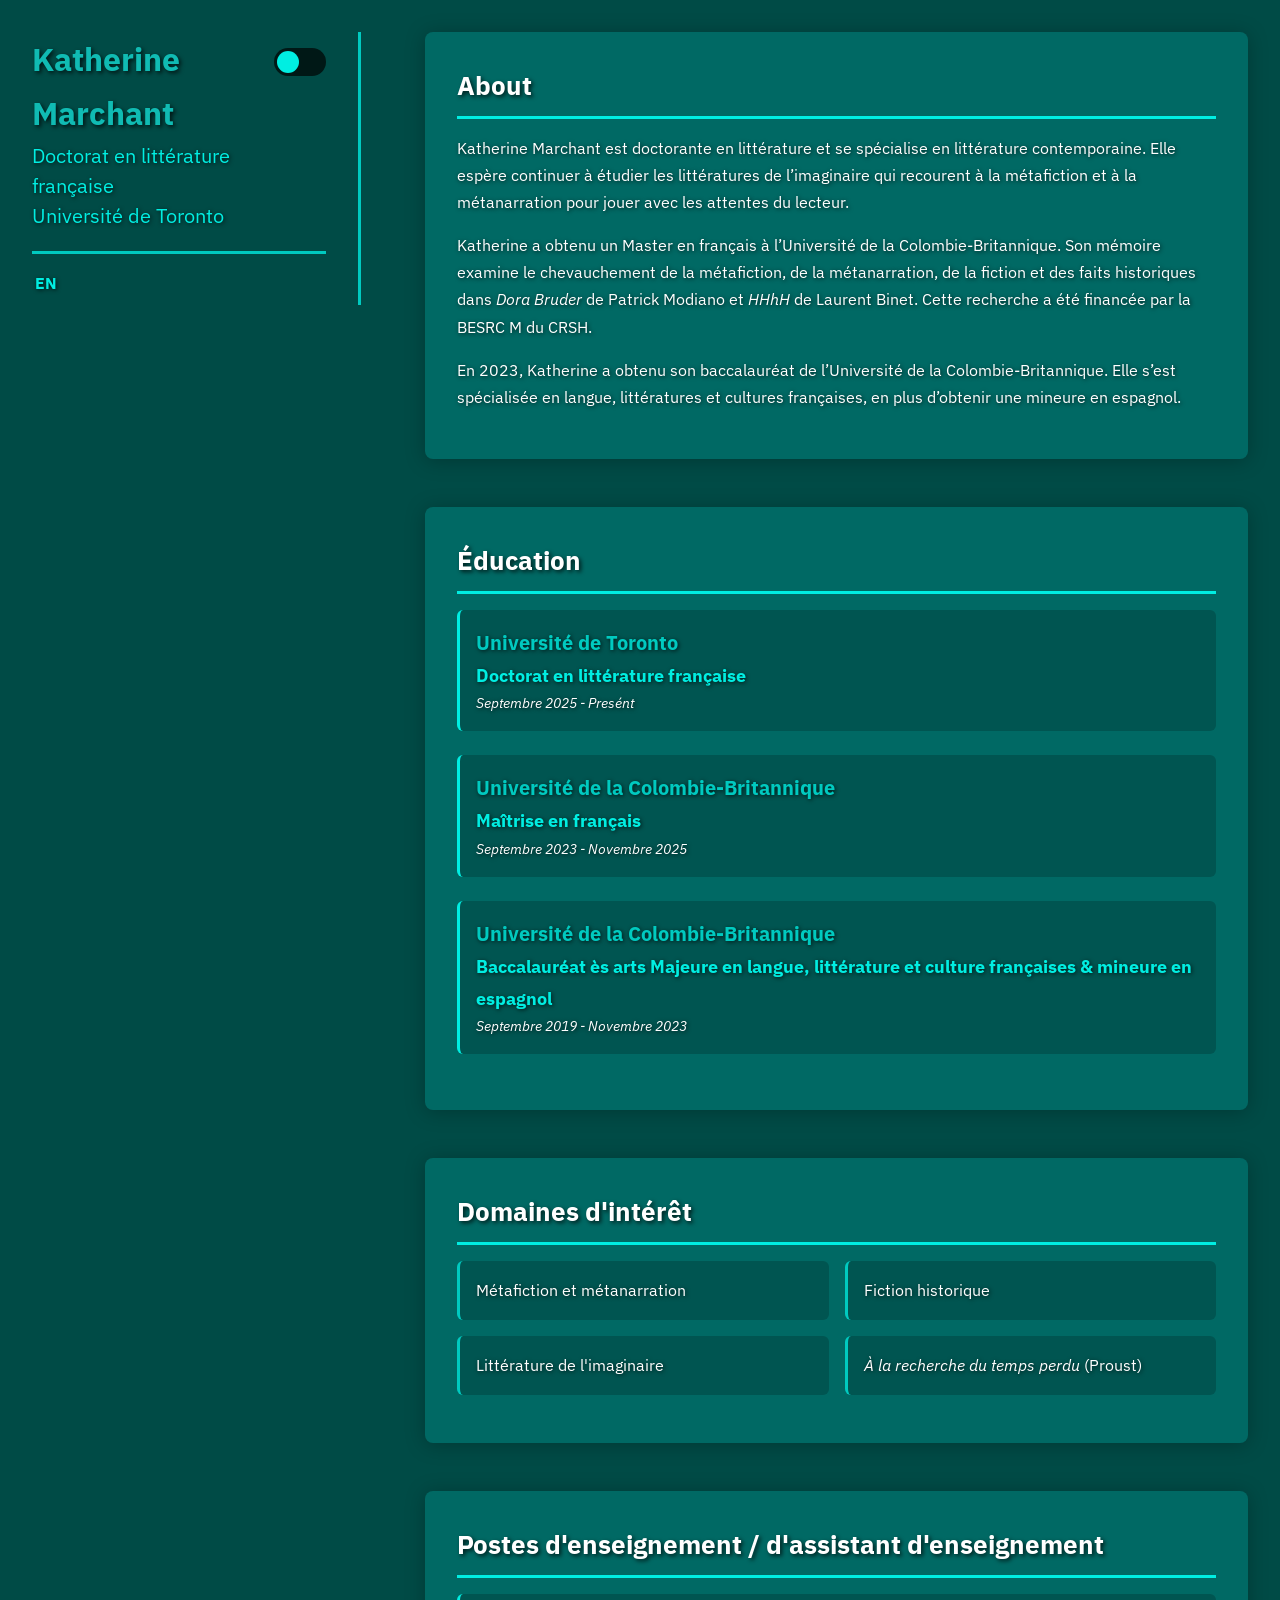
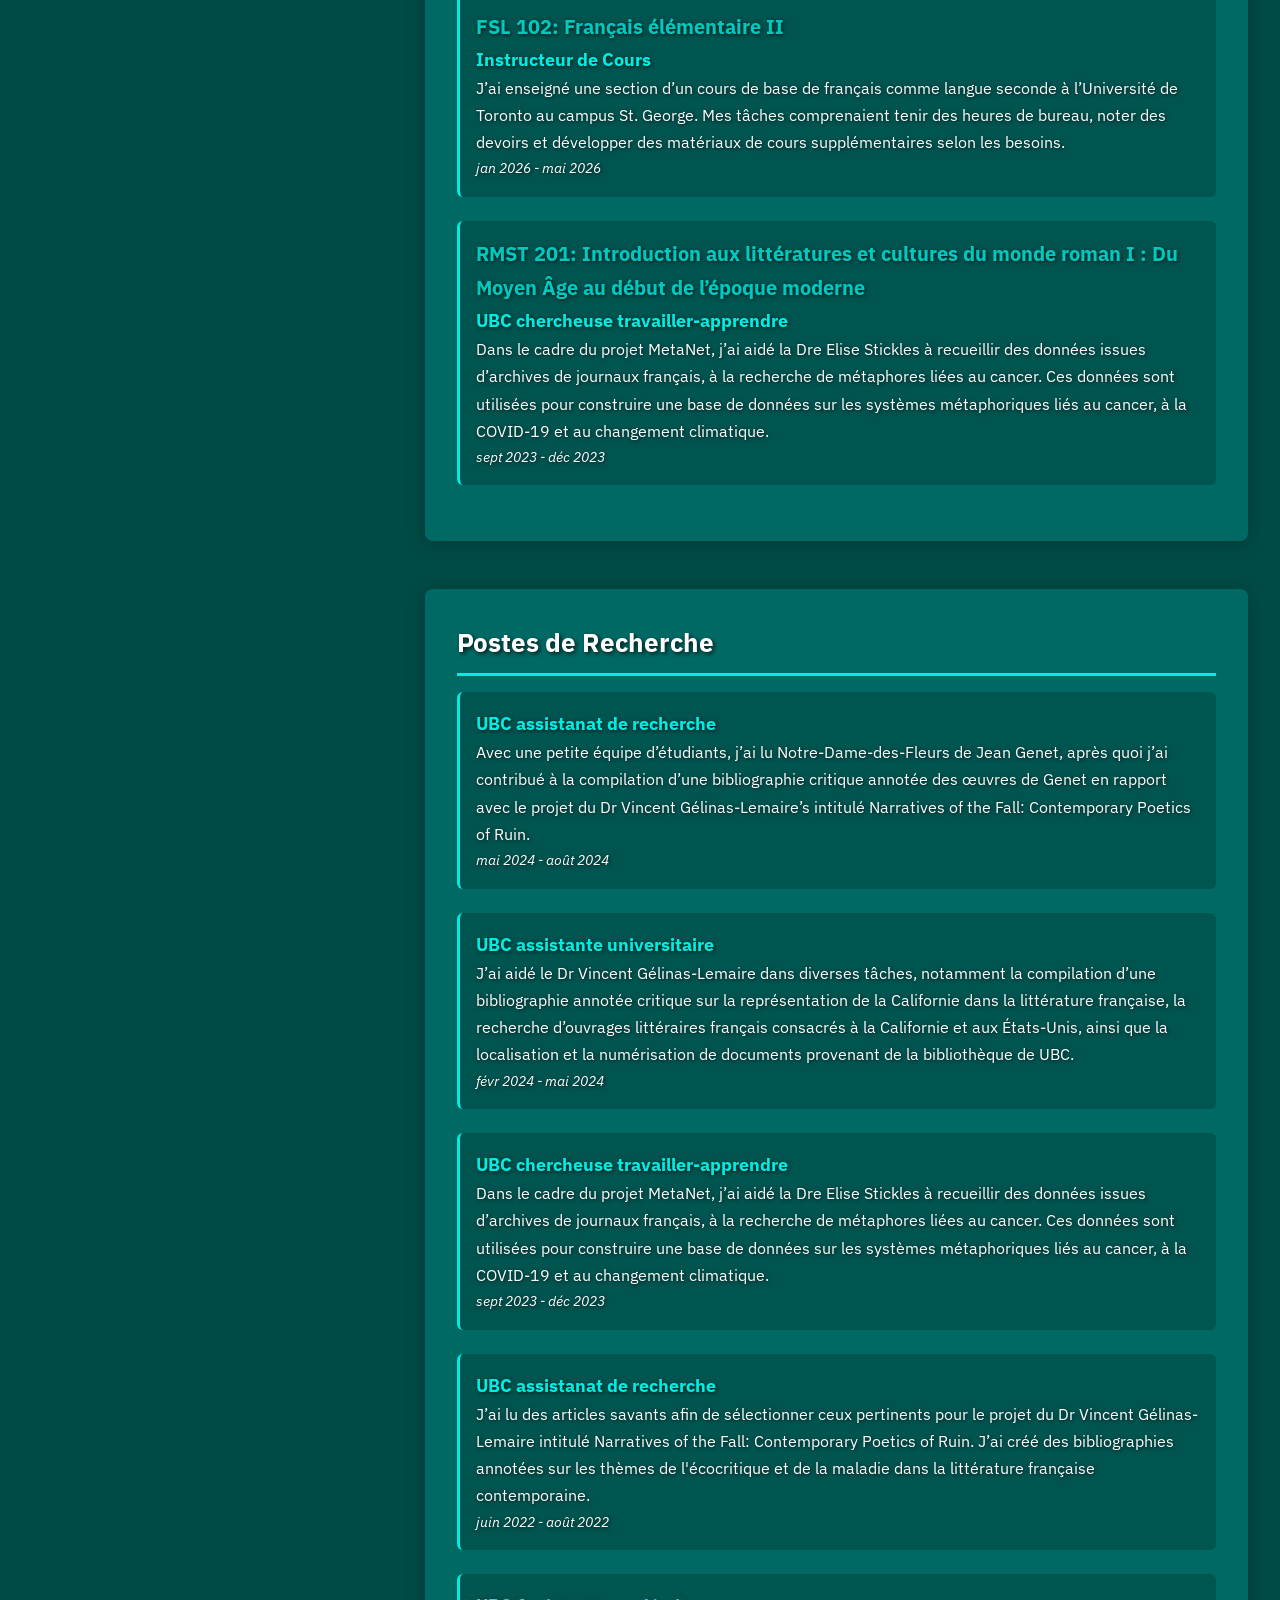
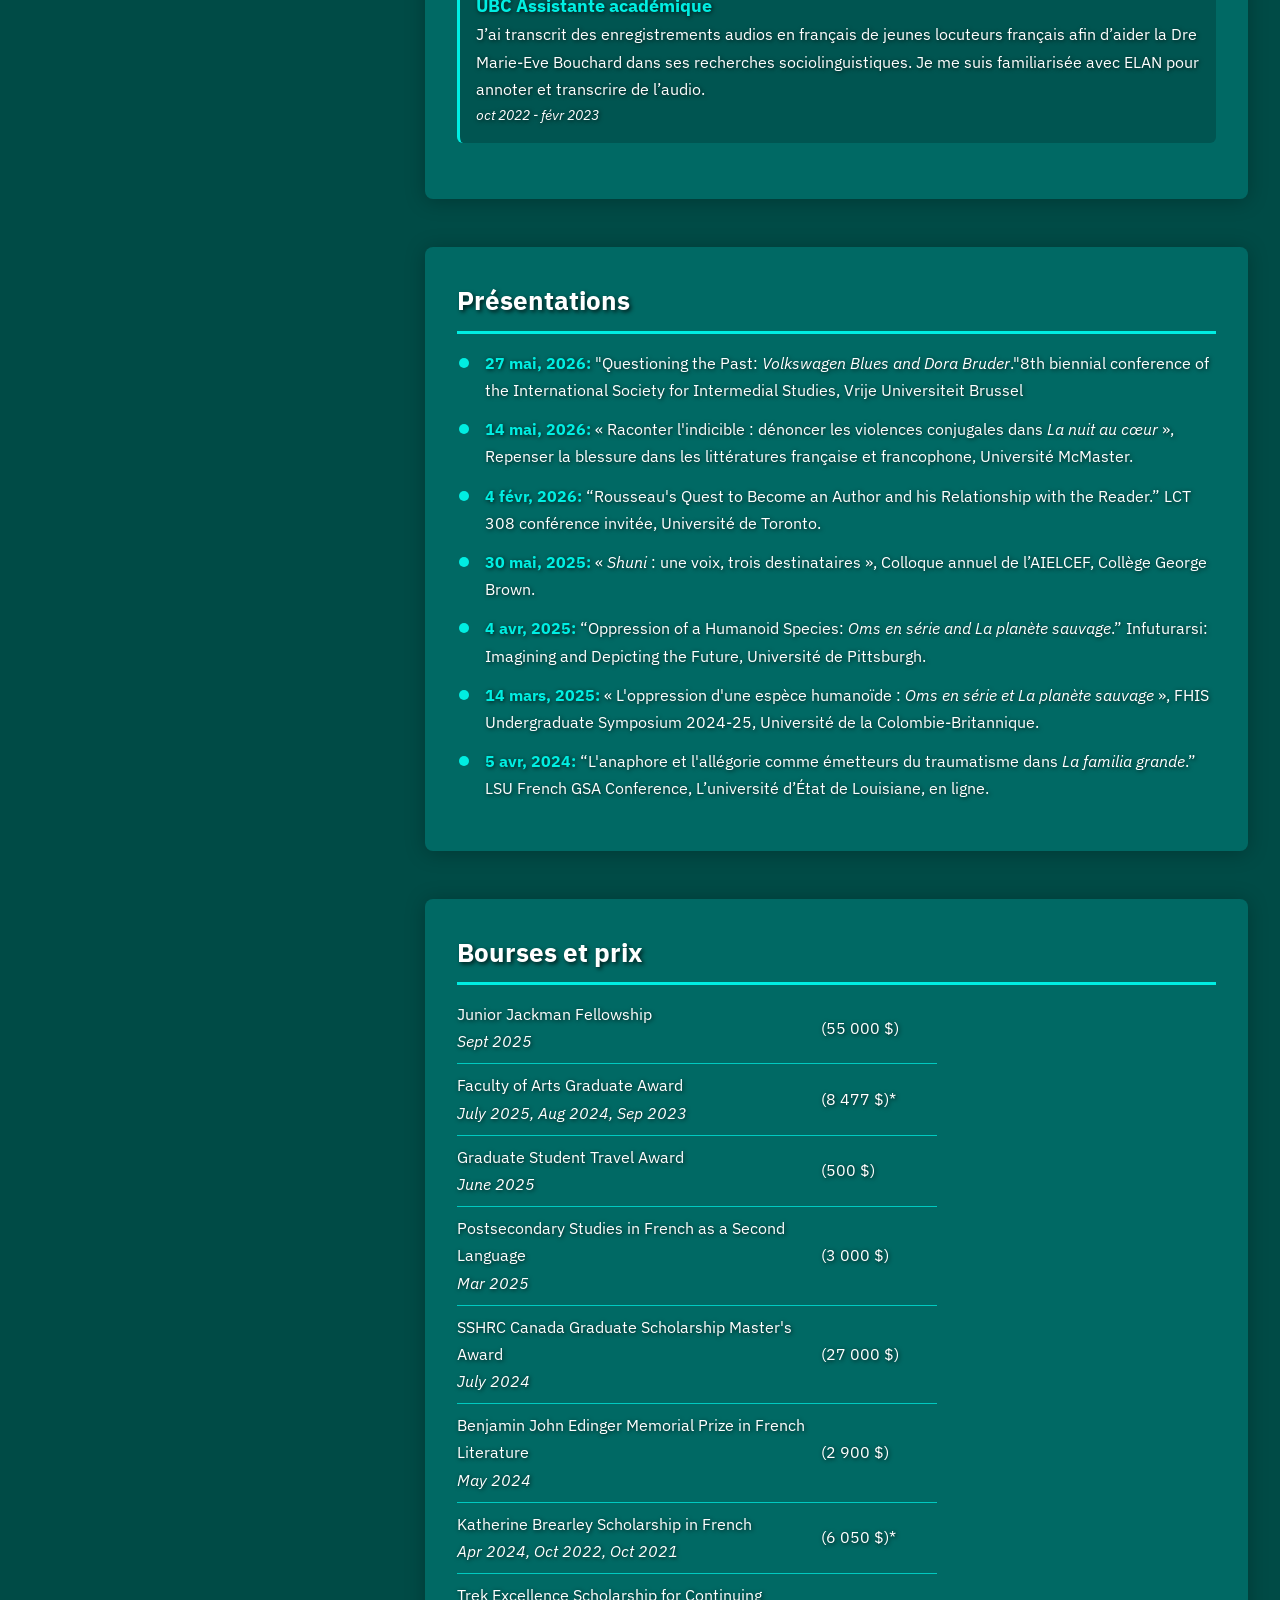
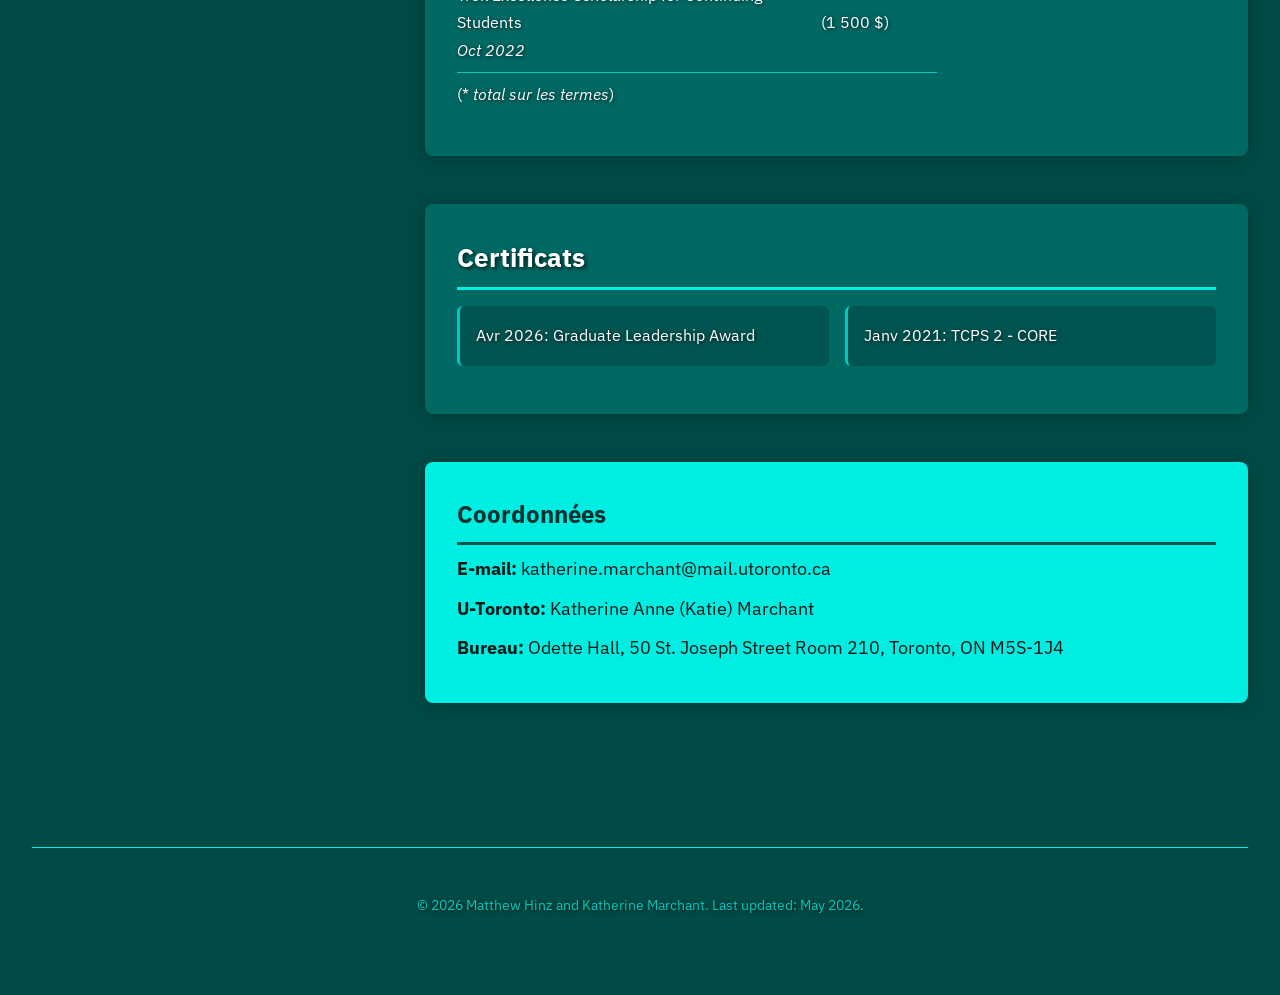
==== commit 18b0ddc7: "u-toronto profile" ====
--- a/index.html
+++ b/index.html
@@ -266,6 +266,12 @@
 					</a>
 				</p>
 				<p>
+					<strong>U-Toronto: </strong>
+					<a href="https://www.french.utoronto.ca/people/directories/graduate-students/katherine-anne-katie-marchant">
+						Katherine Anne (Katie) Marchant
+					</a>
+				</p>
+				<p>
 					<strong>Bureau: </strong>
 					<a href="https://www.google.ca/maps/place/Odette+Hall,+50+St+Joseph+St,+Toronto,+ON+M5S+1J4">
 						Odette Hall, 50 St. Joseph Street Room 210, Toronto, ON M5S-1J4
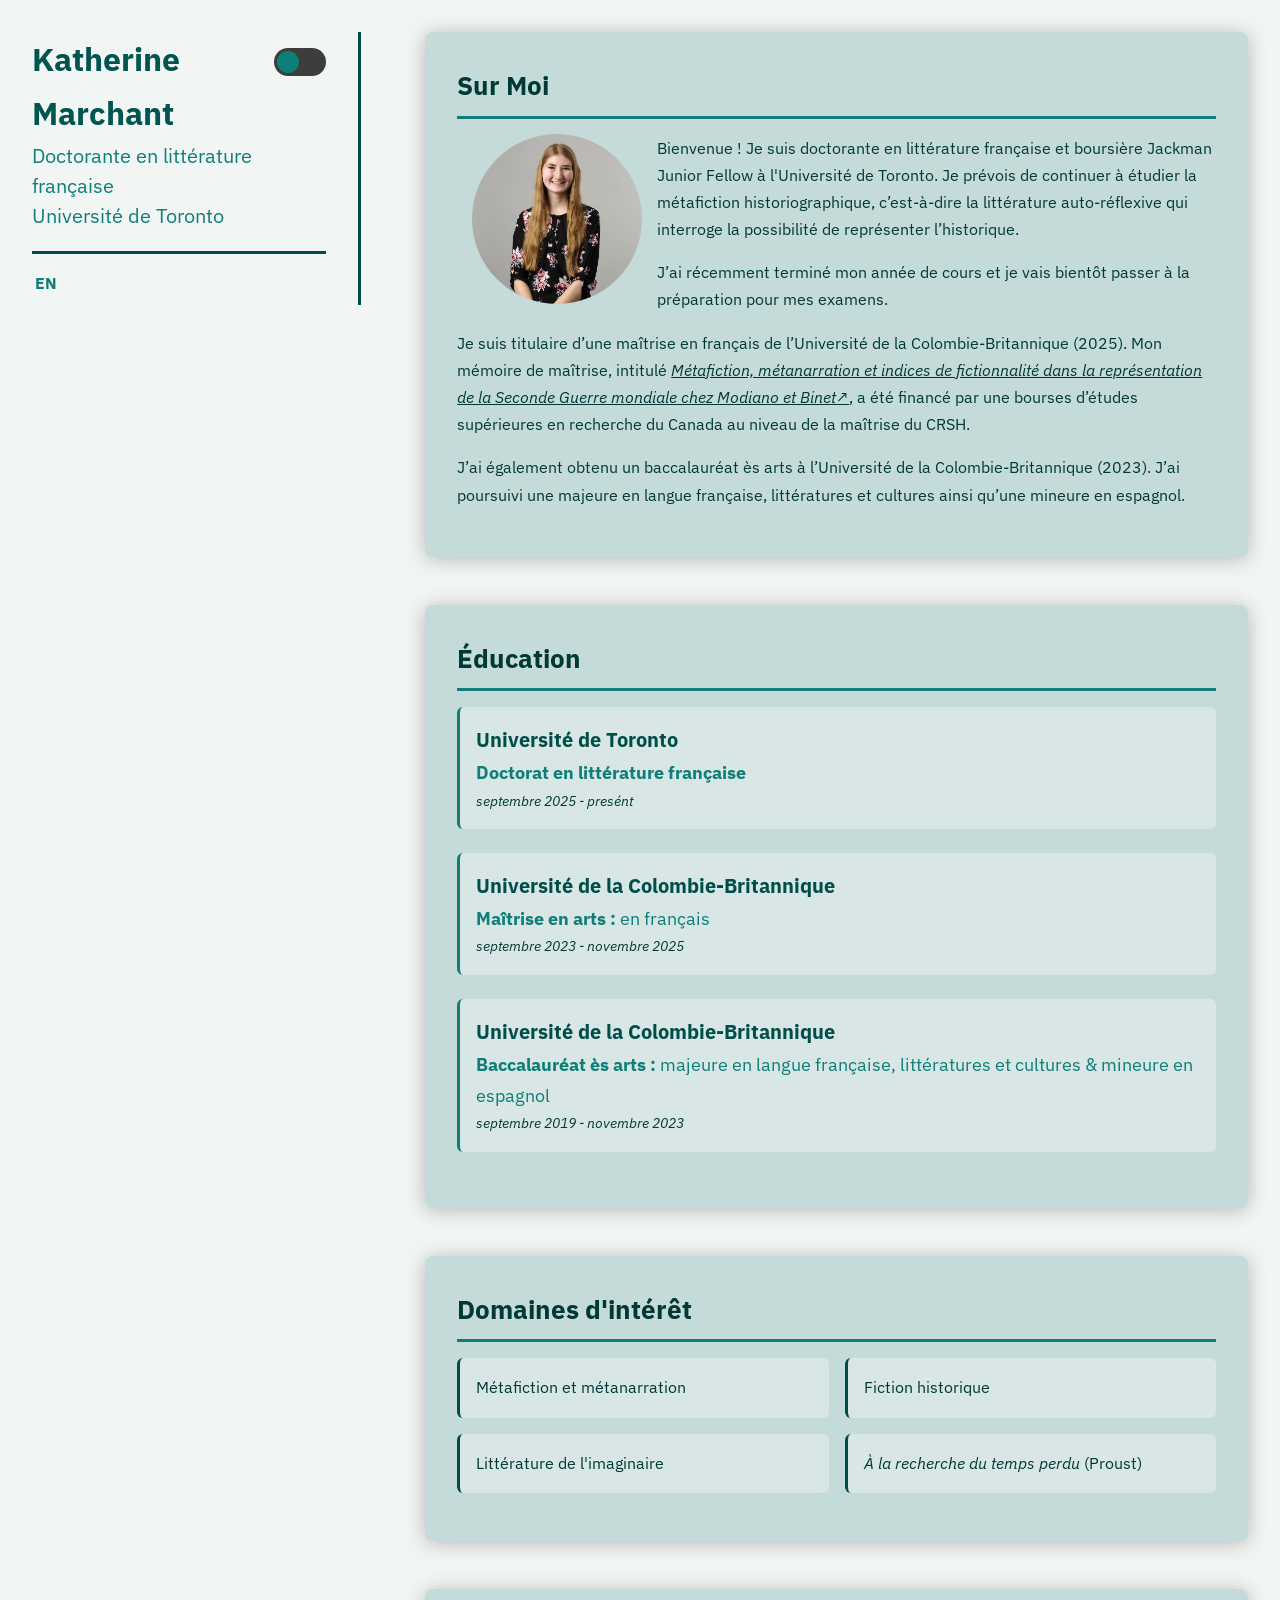
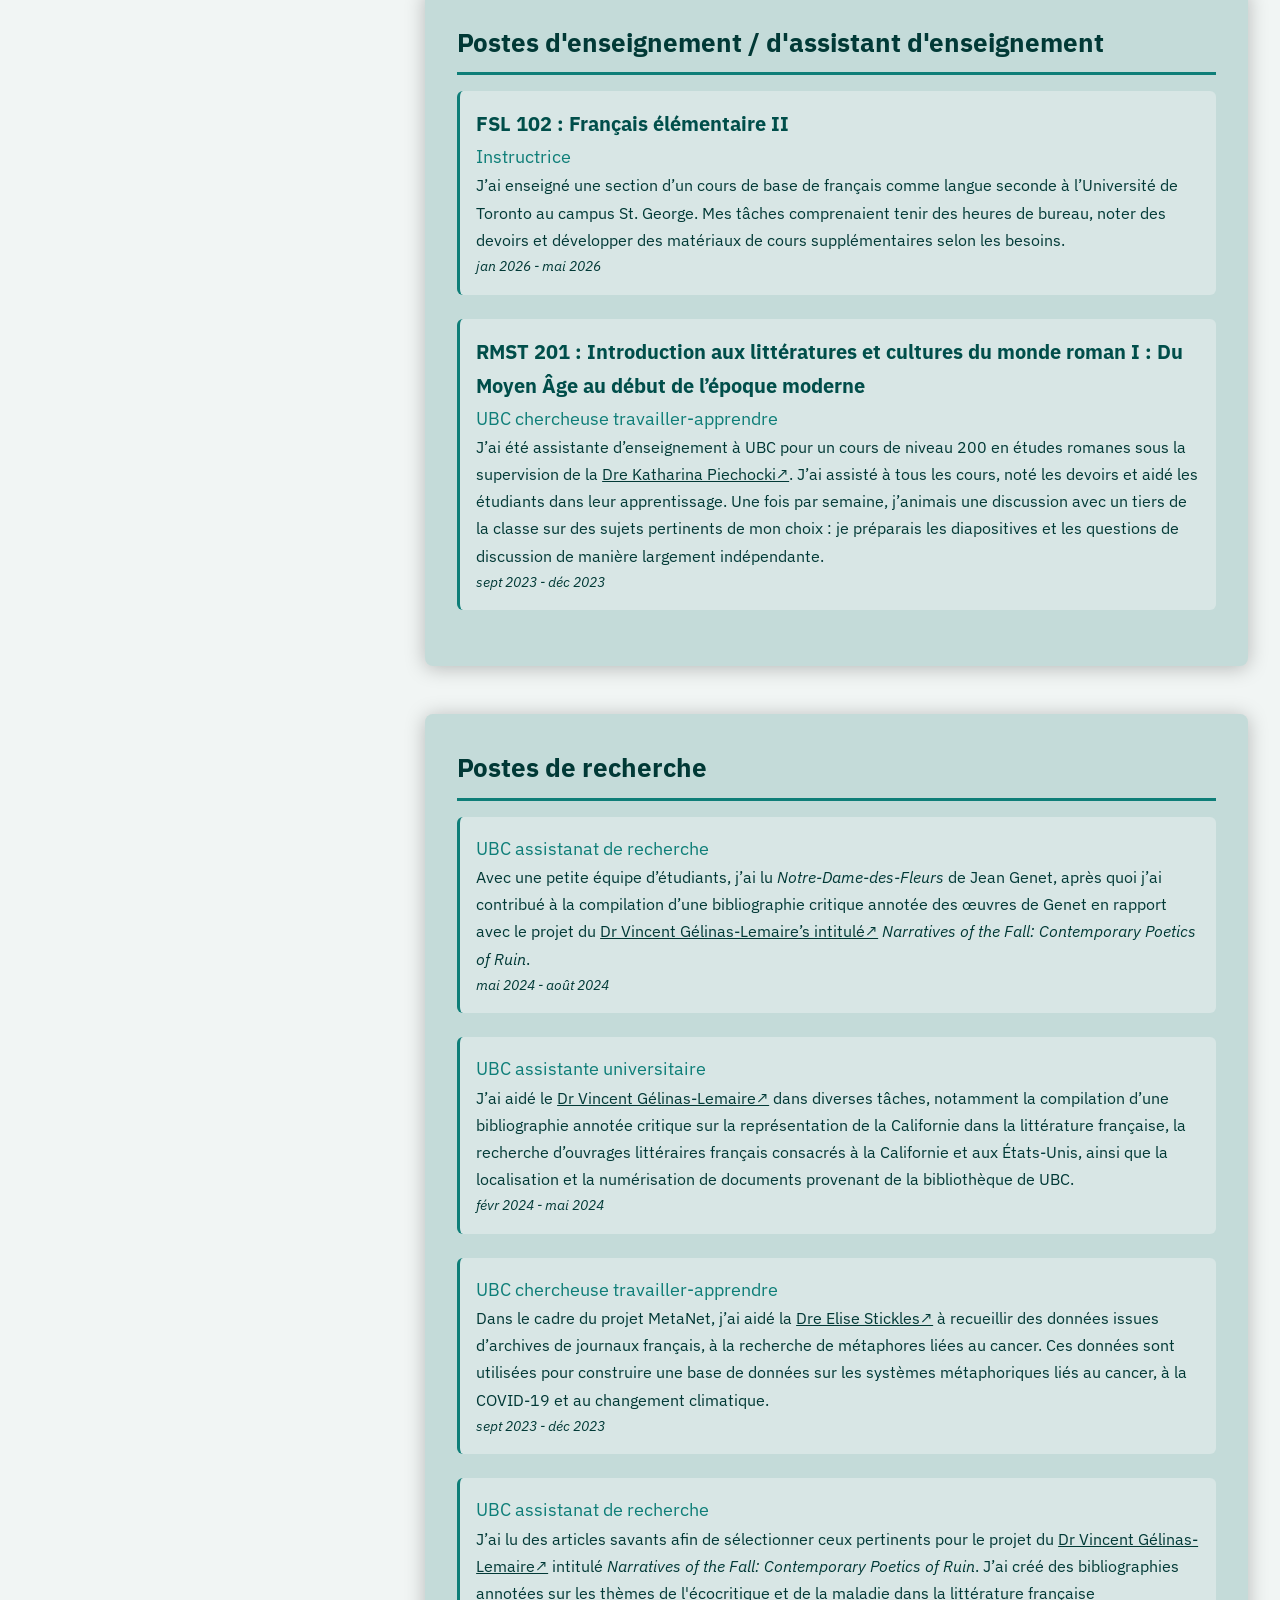
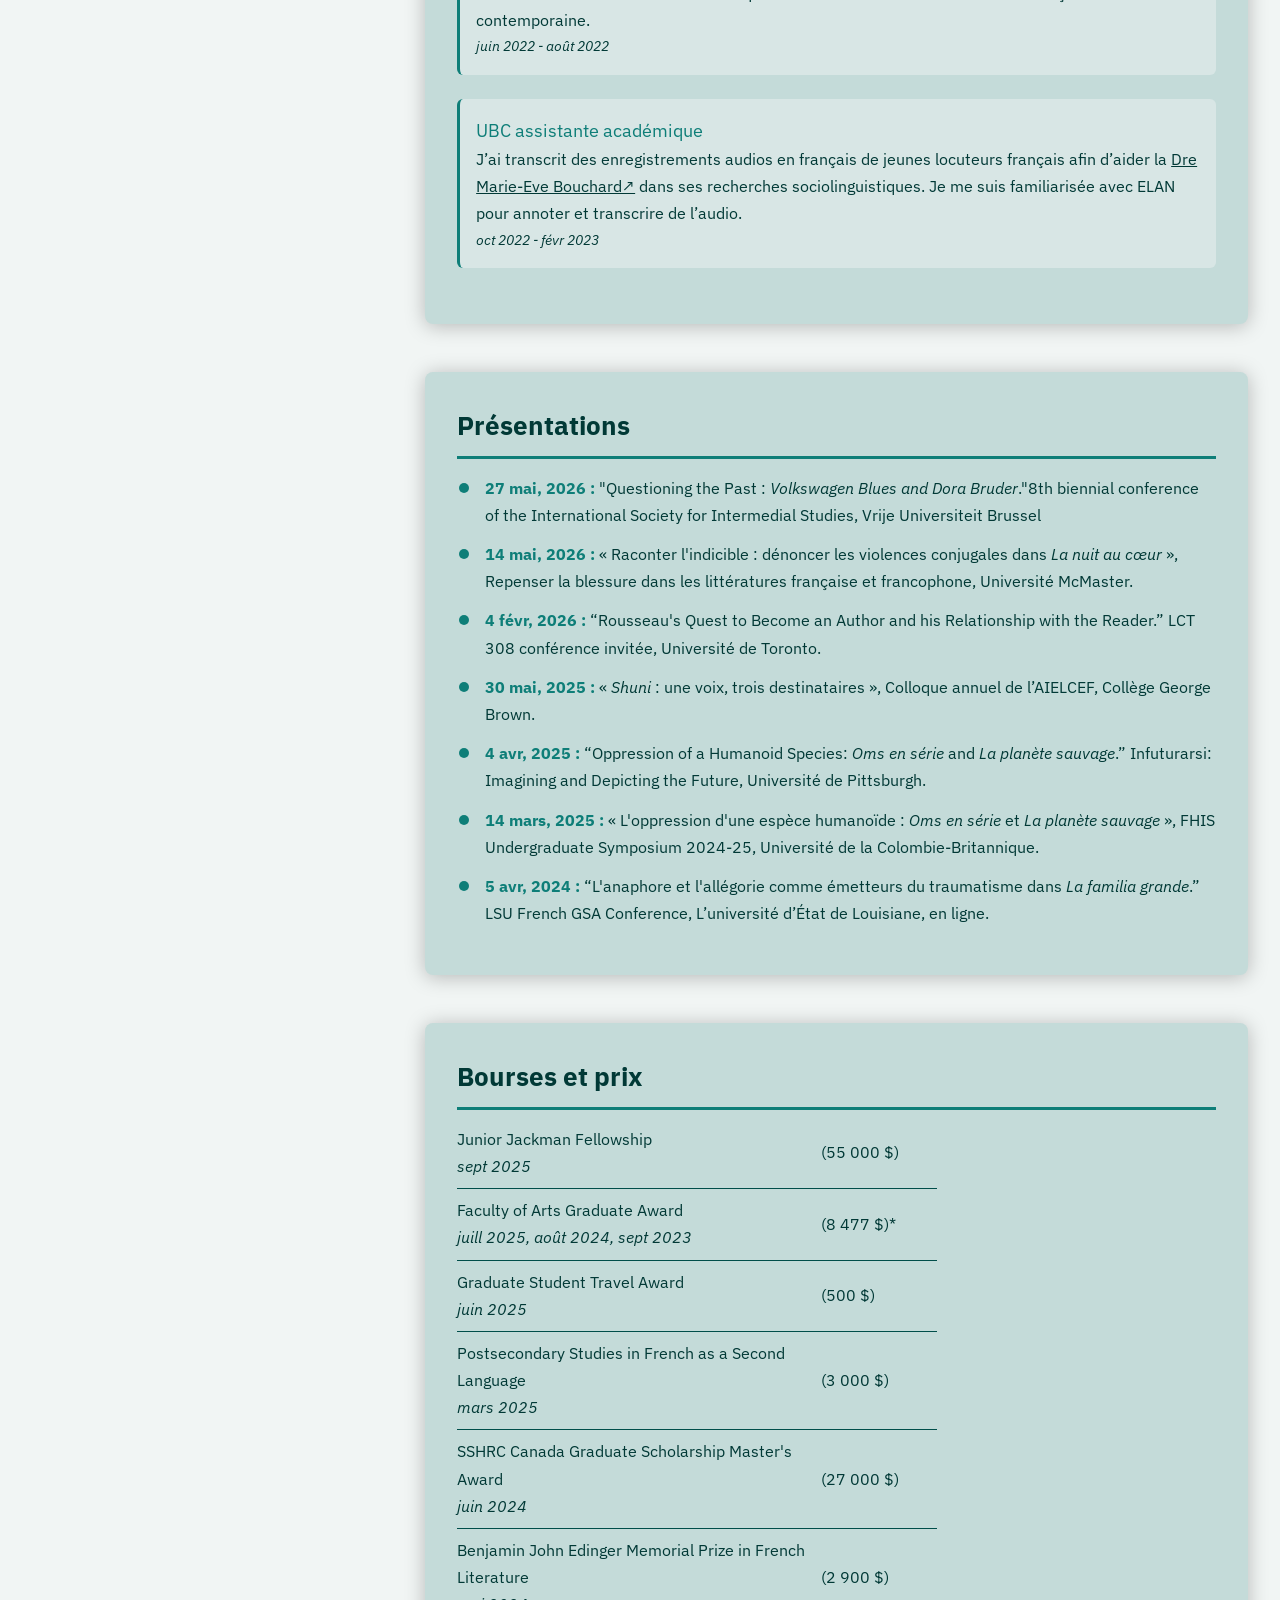
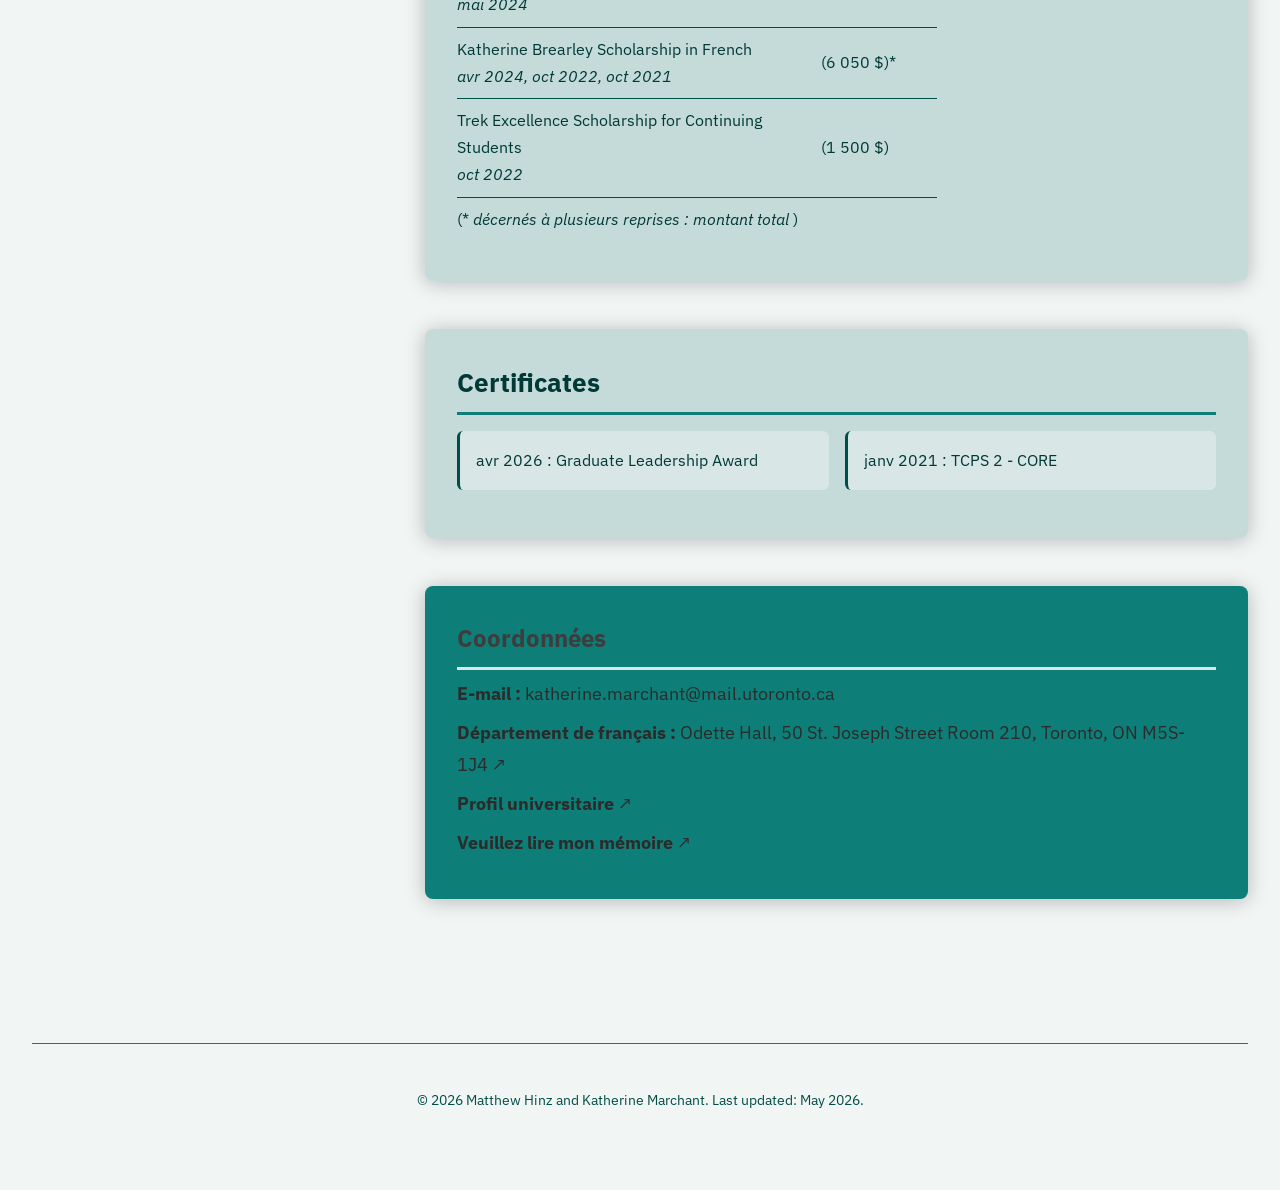
==== commit ed3a9b8b: "content and picture changes" ====
--- a/index.html
+++ b/index.html
@@ -15,7 +15,7 @@
 			<header class="sidebar-header">
 				<div class="header-text">
 					<h1>Katherine Marchant</h1>
-					<p class="affiliation">Doctorat en littérature française<br>Université de Toronto</p>
+					<p class="affiliation">Doctorante en littérature française<br>Université de Toronto</p>
 				</div>
 				<label class="theme-switch">
 					<input type="checkbox" id="theme-toggle">
@@ -31,10 +31,14 @@
 
 		<main class="main-content">
 			<section id="text-section">
-				<h3>About</h3>
-				<p>Katherine Marchant est doctorante en littérature et se spécialise en littérature contemporaine. Elle espère continuer à étudier les littératures de l’imaginaire qui recourent à la métafiction et à la métanarration pour jouer avec les attentes du lecteur.</p>
-				<p>Katherine a obtenu un Master en français à l’Université de la Colombie-Britannique. Son mémoire examine le chevauchement de la métafiction, de la métanarration, de la fiction et des faits historiques dans <i>Dora Bruder</i> de Patrick Modiano et <i>HHhH</i> de Laurent Binet. Cette recherche a été financée par la BESRC M du CRSH.</p>
-				<p>En 2023, Katherine a obtenu son baccalauréat de l’Université de la Colombie-Britannique. Elle s’est spécialisée en langue, littératures et cultures françaises, en plus d’obtenir une mineure en espagnol.</p>
+				<h3>Sur Moi</h3>
+				<div class="circle-container">
+					<img src="KM.JPG" class="circle-img">
+				</div>
+				<p>Bienvenue ! Je suis doctorante en littérature française et boursière Jackman Junior Fellow à l'Université de Toronto. Je prévois de continuer à étudier la métafiction historiographique, c’est-à-dire la littérature auto-réflexive qui interroge la possibilité de représenter l’historique.</p>
+				<p>J’ai récemment terminé mon année de cours et je vais bientôt passer à la préparation pour mes examens.</p>
+				<p>Je suis titulaire d’une maîtrise en français de l’Université de la Colombie-Britannique (2025). Mon mémoire de maîtrise, intitulé <a href="https://dx.doi.org/10.14288/1.0449390"target="_blank"><i>Métafiction, métanarration et indices de fictionnalité dans la représentation de la Seconde Guerre mondiale chez Modiano et Binet↗</i></a>, a été financé par une bourses d’études supérieures en recherche du Canada au niveau de la maîtrise du CRSH.</p>
+				<p>J’ai également obtenu un baccalauréat ès arts à l’Université de la Colombie-Britannique (2023). J’ai poursuivi une majeure en langue française, littératures et cultures ainsi qu’une mineure en espagnol.</p>
 			</section>
 
 			<section id="degrees">
@@ -43,19 +47,19 @@
 				<div class="sub-box-section">
 					<div class="title">Université de Toronto</div>
 					<div class="sub-title"><strong>Doctorat en littérature française </strong></div>
-					<div class="venue">Septembre 2025 - Presént</div>
+					<div class="venue">septembre 2025 - presént</div>
 				</div>
 
 				<div class="sub-box-section">
 					<div class="title">Université de la Colombie-Britannique</div>
-					<div class="sub-title"><strong>Maîtrise en français</strong></div>
-					<div class="venue">Septembre 2023 - Novembre 2025</div>
+					<div class="sub-title"><strong>Maîtrise en arts :</strong> en français</div>
+					<div class="venue">septembre 2023 - novembre 2025</div>
 				</div>
 				
 				<div class="sub-box-section">
 					<div class="title">Université de la Colombie-Britannique</div>
-					<div class="sub-title"><strong>Baccalauréat ès arts</strong> Majeure en langue, littérature et culture françaises & mineure en espagnol </div>
-					<div class="venue">Septembre 2019 - Novembre 2023</div>
+					<div class="sub-title"><strong>Baccalauréat ès arts :</strong> majeure en langue française, littératures et cultures & mineure en espagnol</div>
+					<div class="venue">septembre 2019 - novembre 2023</div>
 				</div>
 			</section>
 
@@ -77,54 +81,53 @@
 				<h3>Postes d'enseignement / d'assistant d'enseignement</h3>
 
 				<div class="sub-box-section">
-					<div class="title">FSL 102: Français élémentaire II</div>
-					<div class="sub-title">Instructeur de Cours</div>
+					<div class="title">FSL 102 : Français élémentaire II</div>
+					<div class="sub-title">Instructrice</div>
 					<div class="description">J’ai enseigné une section d’un cours de base de français comme langue seconde à l’Université de Toronto au campus St. George. Mes tâches comprenaient tenir des heures de bureau, noter des devoirs et développer des matériaux de cours supplémentaires selon les besoins.</div>
 					<div class="venue">jan 2026 - mai 2026</div>
 				</div>
 
 				<div class="sub-box-section">
-					<div class="title">RMST 201: Introduction aux littératures et cultures du monde roman I : Du Moyen Âge au début de l’époque moderne</div>
+					<div class="title">RMST 201 : Introduction aux littératures et cultures du monde roman I : Du Moyen Âge au début de l’époque moderne</div>
 					<div class="sub-title">UBC chercheuse travailler-apprendre</div>
-					<div class="description">Dans le cadre du projet MetaNet, j’ai aidé la Dre Elise Stickles à recueillir des données issues d’archives de journaux français, à la recherche de métaphores liées au cancer. Ces données sont utilisées pour construire une base de données sur les systèmes métaphoriques liés au cancer, à la COVID-19 et au changement climatique. 
+					<div class="description">J’ai été assistante d’enseignement à UBC pour un cours de niveau 200 en études romanes sous la supervision de la <a href="https://discord.com/channels/@me/805665322090496040/1505049676339220601" target="_blank">Dre Katharina Piechocki↗</a>. J’ai assisté à tous les cours, noté les devoirs et aidé les étudiants dans leur apprentissage. Une fois par semaine, j’animais une discussion avec un tiers de la classe sur des sujets pertinents de mon choix : je préparais les diapositives et les questions de discussion de manière largement indépendante.</div>
+					<div class="venue">sept 2023 - déc 2023</div>
+				</div>
+			</section>
+
+
+
+			<section id="research">
+				<h3>Postes de recherche</h3>
+				
+				<div class="sub-box-section">
+					<div class="sub-title">UBC assistanat de recherche</div>
+					<div class="description">Avec une petite équipe d’étudiants, j’ai lu <i>Notre-Dame-des-Fleurs</i> de Jean Genet, après quoi j’ai contribué à la compilation d’une bibliographie critique annotée des œuvres de Genet en rapport avec le projet du <a href="https://fhis.ubc.ca/profile/vincent-gelinas-lemaire/" target="_blank">Dr Vincent Gélinas-Lemaire’s intitulé↗</a> <i>Narratives of the Fall: Contemporary Poetics of Ruin</i>.</div>
+					<div class="venue">mai 2024 - août 2024</div>
+				</div>
+				
+				<div class="sub-box-section">
+					<div class="sub-title">UBC assistante universitaire</div>
+					<div class="description">J’ai aidé le <a href="https://fhis.ubc.ca/profile/vincent-gelinas-lemaire/" target="_blank">Dr Vincent Gélinas-Lemaire↗</a> dans diverses tâches, notamment la compilation d’une bibliographie annotée critique sur la représentation de la Californie dans la littérature française, la recherche d’ouvrages littéraires français consacrés à la Californie et aux États-Unis, ainsi que la localisation et la numérisation de documents provenant de la bibliothèque de UBC.  </div>
+					<div class="venue">févr 2024 - mai 2024 </div>
+				</div>
+				
+				<div class="sub-box-section">
+					<div class="sub-title">UBC chercheuse travailler-apprendre</div>
+					<div class="description">Dans le cadre du projet MetaNet, j’ai aidé la <a href="https://discord.com/channels/@me/805665322090496040/1505049819045957702" target="_blank">Dre Elise Stickles↗</a> à recueillir des données issues d’archives de journaux français, à la recherche de métaphores liées au cancer. Ces données sont utilisées pour construire une base de données sur les systèmes métaphoriques liés au cancer, à la COVID-19 et au changement climatique. 
 						</div>
 					<div class="venue">sept 2023 - déc 2023</div>
 				</div>
-			</section>
-
-
-
-			<section id="research">
-				<h3>Postes de Recherche</h3>
 				
 				<div class="sub-box-section">
 					<div class="sub-title">UBC assistanat de recherche</div>
-					<div class="description">Avec une petite équipe d’étudiants, j’ai lu Notre-Dame-des-Fleurs de Jean Genet, après quoi j’ai contribué à la compilation d’une bibliographie critique annotée des œuvres de Genet en rapport avec le projet du Dr Vincent Gélinas-Lemaire’s intitulé Narratives of the Fall: Contemporary Poetics of Ruin.</div>
-					<div class="venue">mai 2024 - août 2024</div>
-				</div>
-				
-				<div class="sub-box-section">
-					<div class="sub-title">UBC assistante universitaire</div>
-					<div class="description">J’ai aidé le Dr Vincent Gélinas-Lemaire dans diverses tâches, notamment la compilation d’une bibliographie annotée critique sur la représentation de la Californie dans la littérature française, la recherche d’ouvrages littéraires français consacrés à la Californie et aux États-Unis, ainsi que la localisation et la numérisation de documents provenant de la bibliothèque de UBC.  </div>
-					<div class="venue">févr 2024 - mai 2024 </div>
-				</div>
-				
-				<div class="sub-box-section">
-					<div class="sub-title">UBC chercheuse travailler-apprendre</div>
-					<div class="description">Dans le cadre du projet MetaNet, j’ai aidé la Dre Elise Stickles à recueillir des données issues d’archives de journaux français, à la recherche de métaphores liées au cancer. Ces données sont utilisées pour construire une base de données sur les systèmes métaphoriques liés au cancer, à la COVID-19 et au changement climatique. 
-						</div>
-					<div class="venue">sept 2023 - déc 2023</div>
-				</div>
-				
-				<div class="sub-box-section">
-					<div class="sub-title">UBC assistanat de recherche</div>
-					<div class="description">J’ai lu des articles savants afin de sélectionner ceux pertinents pour le projet du Dr Vincent Gélinas-Lemaire intitulé Narratives of the Fall: Contemporary Poetics of Ruin. J’ai créé des bibliographies annotées sur les thèmes de l'écocritique et de la maladie dans la littérature française contemporaine.</div>
+					<div class="description">J’ai lu des articles savants afin de sélectionner ceux pertinents pour le projet du <a href="https://fhis.ubc.ca/profile/vincent-gelinas-lemaire/" target="_blank">Dr Vincent Gélinas-Lemaire↗</a> intitulé <i>Narratives of the Fall: Contemporary Poetics of Ruin</i>. J’ai créé des bibliographies annotées sur les thèmes de l'écocritique et de la maladie dans la littérature française contemporaine.</div>
 					<div class="venue">juin 2022 - août 2022</div>
 				</div>
 				
 				<div class="sub-box-section">
-					<div class="sub-title">UBC Assistante académique</div>
-					<div class="description">J’ai transcrit des enregistrements audios en français de jeunes locuteurs français afin d’aider la Dre Marie-Eve Bouchard dans ses recherches sociolinguistiques. Je me suis familiarisée avec ELAN pour annoter et transcrire de l’audio.</div>
+					<div class="sub-title">UBC assistante académique</div>
+					<div class="description">J’ai transcrit des enregistrements audios en français de jeunes locuteurs français afin d’aider la <a href="https://fhis.ubc.ca/profile/marie-eve-bouchard/" target="_blank">Dre Marie-Eve Bouchard↗</a> dans ses recherches sociolinguistiques. Je me suis familiarisée avec ELAN pour annoter et transcrire de l’audio.</div>
 					<div class="venue">oct 2022 - févr 2023 </div>
 				</div>
 			</section>
@@ -136,34 +139,34 @@
 
 				<ul>
 					<li>
-						<strong>27 mai, 2026: </strong>"Questioning the Past: <i>Volkswagen Blues and Dora Bruder</i>."8th biennial conference of the International Society for Intermedial Studies, Vrije Universiteit Brussel
-					</li>
-
-					<li>
-						<strong>14 mai, 2026: </strong>« Raconter l'indicible : dénoncer les violences conjugales dans <i>La nuit au cœur</i> », Repenser la blessure dans les littératures française et francophone, Université McMaster.
+						<strong>27 mai, 2026 : </strong>"Questioning the Past : <i>Volkswagen Blues and Dora Bruder</i>."8th biennial conference of the International Society for Intermedial Studies, Vrije Universiteit Brussel
+					</li>
+
+					<li>
+						<strong>14 mai, 2026 : </strong>« Raconter l'indicible : dénoncer les violences conjugales dans <i>La nuit au cœur</i> », Repenser la blessure dans les littératures française et francophone, Université McMaster.
 					</li>
 					
 					<li>
-						<strong>4 févr, 2026: </strong>“Rousseau's Quest to Become an Author and his Relationship with the Reader.” LCT 308 conférence 
+						<strong>4 févr, 2026 : </strong>“Rousseau's Quest to Become an Author and his Relationship with the Reader.” LCT 308 conférence 
 						invitée, Université de Toronto.
 					</li>
 					
 					<li>
-						<strong>30 mai, 2025: </strong>« <i>Shuni</i> : une voix, trois destinataires », Colloque annuel de l’AIELCEF, Collège George Brown.
-					</li>
-
-					<li>
-						<strong>4 avr, 2025: </strong>
-						“Oppression of a Humanoid Species: <i>Oms en série and La planète sauvage</i>.”
+						<strong>30 mai, 2025 : </strong>« <i>Shuni</i> : une voix, trois destinataires », Colloque annuel de l’AIELCEF, Collège George Brown.
+					</li>
+
+					<li>
+						<strong>4 avr, 2025 : </strong>
+						“Oppression of a Humanoid Species: <i>Oms en série</i> and <i>La planète sauvage</i>.”
 						Infuturarsi: Imagining and Depicting the Future, Université de Pittsburgh. 
 					</li>
 
 					<li>
-						<strong>14 mars, 2025: </strong>« L'oppression d'une espèce humanoïde : <i>Oms en série et La planète sauvage</i> »,  FHIS Undergraduate Symposium 2024-25, Université de la Colombie-Britannique.
-					</li>
-
-					<li>
-						<strong>5 avr, 2024: </strong>“L'anaphore et l'allégorie comme émetteurs du traumatisme dans <i>La familia grande</i>.”  LSU French GSA Conference, L’université d’État de Louisiane, en ligne.
+						<strong>14 mars, 2025 : </strong>« L'oppression d'une espèce humanoïde : <i>Oms en série</i> et <i>La planète sauvage</i> »,  FHIS Undergraduate Symposium 2024-25, Université de la Colombie-Britannique.
+					</li>
+
+					<li>
+						<strong>5 avr, 2024 : </strong>“L'anaphore et l'allégorie comme émetteurs du traumatisme dans <i>La familia grande</i>.”  LSU French GSA Conference, L’université d’État de Louisiane, en ligne.
 					</li>
 				</ul>
 			</section>
@@ -178,7 +181,7 @@
 						<span>
 							Junior Jackman Fellowship
 							<br>
-							<i>Sept 2025</i>
+							<i>sept 2025</i>
 						</span>
 						(55&nbsp000&nbsp$)
 					</li>
@@ -186,7 +189,7 @@
 						<span>
 							Faculty of Arts Graduate Award
 							<br>
-							<i>July 2025, Aug 2024, Sep 2023</i>
+							<i>juill 2025, août 2024, sept 2023</i>
 						</span>
 						(8&nbsp477&nbsp$)*
 					</li>
@@ -194,7 +197,7 @@
 						<span>
 							Graduate Student Travel Award
 							<br>
-							<i>June 2025</i>
+							<i>juin 2025</i>
 						</span>
 						(500&nbsp$)
 					</li>
@@ -202,7 +205,7 @@
 						<span>
 							Postsecondary Studies in French as a Second Language
 							<br>
-							<i>Mar 2025</i>
+							<i>mars 2025</i>
 						</span>
 						(3&nbsp000&nbsp$)
 					</li>
@@ -210,7 +213,7 @@
 						<span>
 							SSHRC Canada Graduate Scholarship Master's Award
 							<br>
-							<i>July 2024</i>
+							<i>juin 2024</i>
 						</span>
 						(27&nbsp000&nbsp$)
 					</li>
@@ -218,7 +221,7 @@
 						<span>
 							Benjamin John Edinger Memorial Prize in French Literature
 							<br>
-							<i>May 2024</i>
+							<i>mai 2024</i>
 						</span>
 						(2&nbsp900&nbsp$)
 					</li>
@@ -226,7 +229,7 @@
 						<span>
 							Katherine Brearley Scholarship in French
 							<br>
-							<i>Apr 2024, Oct 2022, Oct 2021</i>
+							<i>avr 2024, oct 2022, oct 2021</i>
 						</span>
 						(6&nbsp050&nbsp$)*
 					</li>
@@ -234,12 +237,12 @@
 						<span>
 							Trek Excellence Scholarship for Continuing Students
 							<br>
-							<i>Oct 2022</i>
+							<i>oct 2022</i>
 						</span>
 						(1&nbsp500&nbsp$)
 					</li>
 					<li1>
-						(* <i>total sur les termes</i>)
+						(* <i>décernés à plusieurs reprises : montant total </i>)
 					</li1>
 				</ul>
 			</section>
@@ -247,11 +250,11 @@
 
 
 			<section id="small-box-section">
-				<h3>Certificats</h3>
-				
-				<ul>
-					<li>Avr 2026: Graduate Leadership Award</li>
-					<li>Janv 2021: TCPS 2 - CORE</li>
+				<h3>Certificates</h3>
+				
+				<ul>
+					<li>avr 2026 : Graduate Leadership Award</li>
+					<li>janv 2021 : TCPS 2 - CORE</li>
 				</ul>
 			</section>
 
@@ -260,22 +263,30 @@
 			<section id="emphasis-section">
 				<h3>Coordonnées</h3>
 				<p>
-					<strong>E-mail: </strong>
+					<strong>E-mail : </strong>
 					<a href="mailto:katherine.marchant@mail.utoronto.ca">
 						katherine.marchant<wbr>@mail.utoronto.ca
 					</a>
 				</p>
 				<p>
-					<strong>U-Toronto: </strong>
-					<a href="https://www.french.utoronto.ca/people/directories/graduate-students/katherine-anne-katie-marchant">
-						Katherine Anne (Katie) Marchant
-					</a>
+					<strong>Département de français : </strong>
+					<a href="https://www.google.ca/maps/place/Odette+Hall,+50+St+Joseph+St,+Toronto,+ON+M5S+1J4" target="_blank">
+						Odette Hall, 50 St. Joseph Street Room 210, Toronto, ON M5S-1J4
+					</a> ↗
 				</p>
 				<p>
-					<strong>Bureau: </strong>
-					<a href="https://www.google.ca/maps/place/Odette+Hall,+50+St+Joseph+St,+Toronto,+ON+M5S+1J4">
-						Odette Hall, 50 St. Joseph Street Room 210, Toronto, ON M5S-1J4
-					</a> 
+					<strong>
+						<a href="https://www.french.utoronto.ca/people/directories/graduate-students/katherine-anne-katie-marchant" target="_blank">
+							Profil universitaire
+						</a>
+					</strong> ↗
+				</p>
+				<p>
+					<strong>
+						<a href="https://dx.doi.org/10.14288/1.0449390" target="_blank">
+							Veuillez lire mon mémoire
+						</a>
+					</strong> ↗
 				</p>
 			</section>
 
